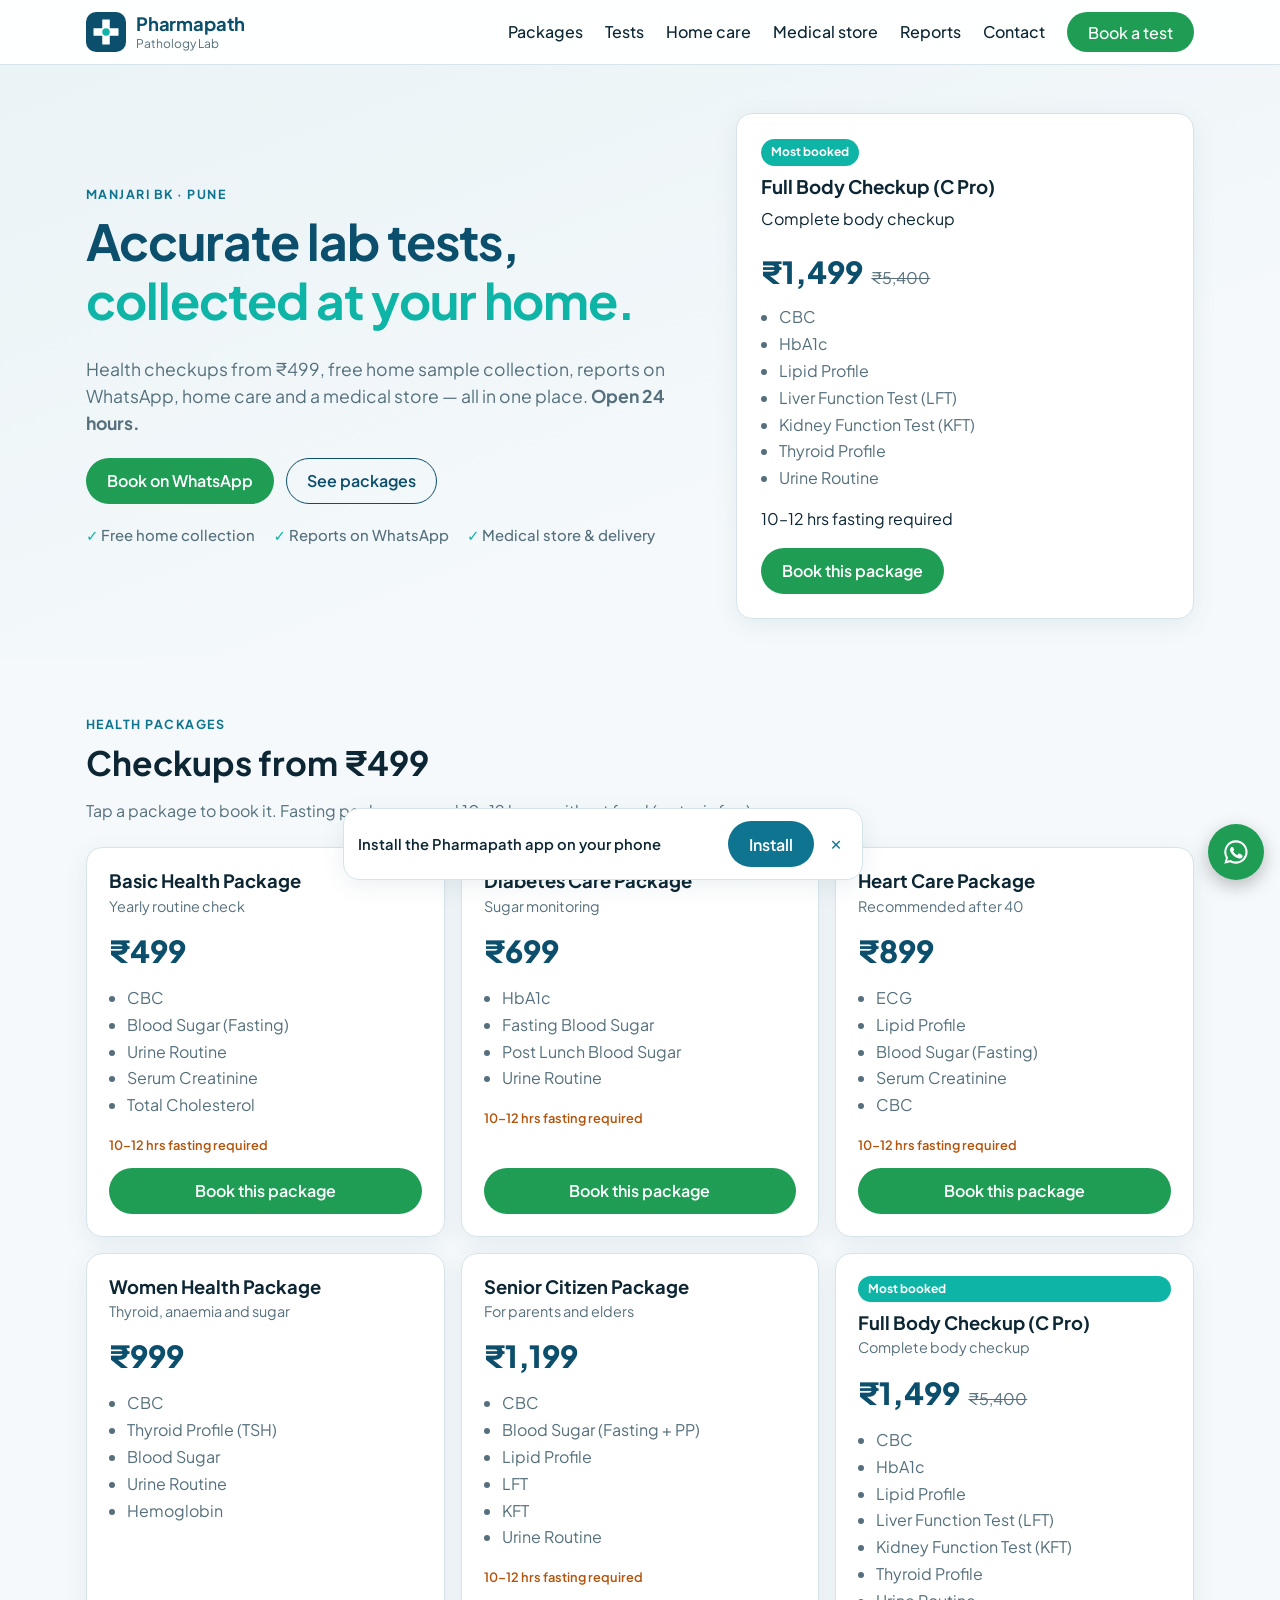
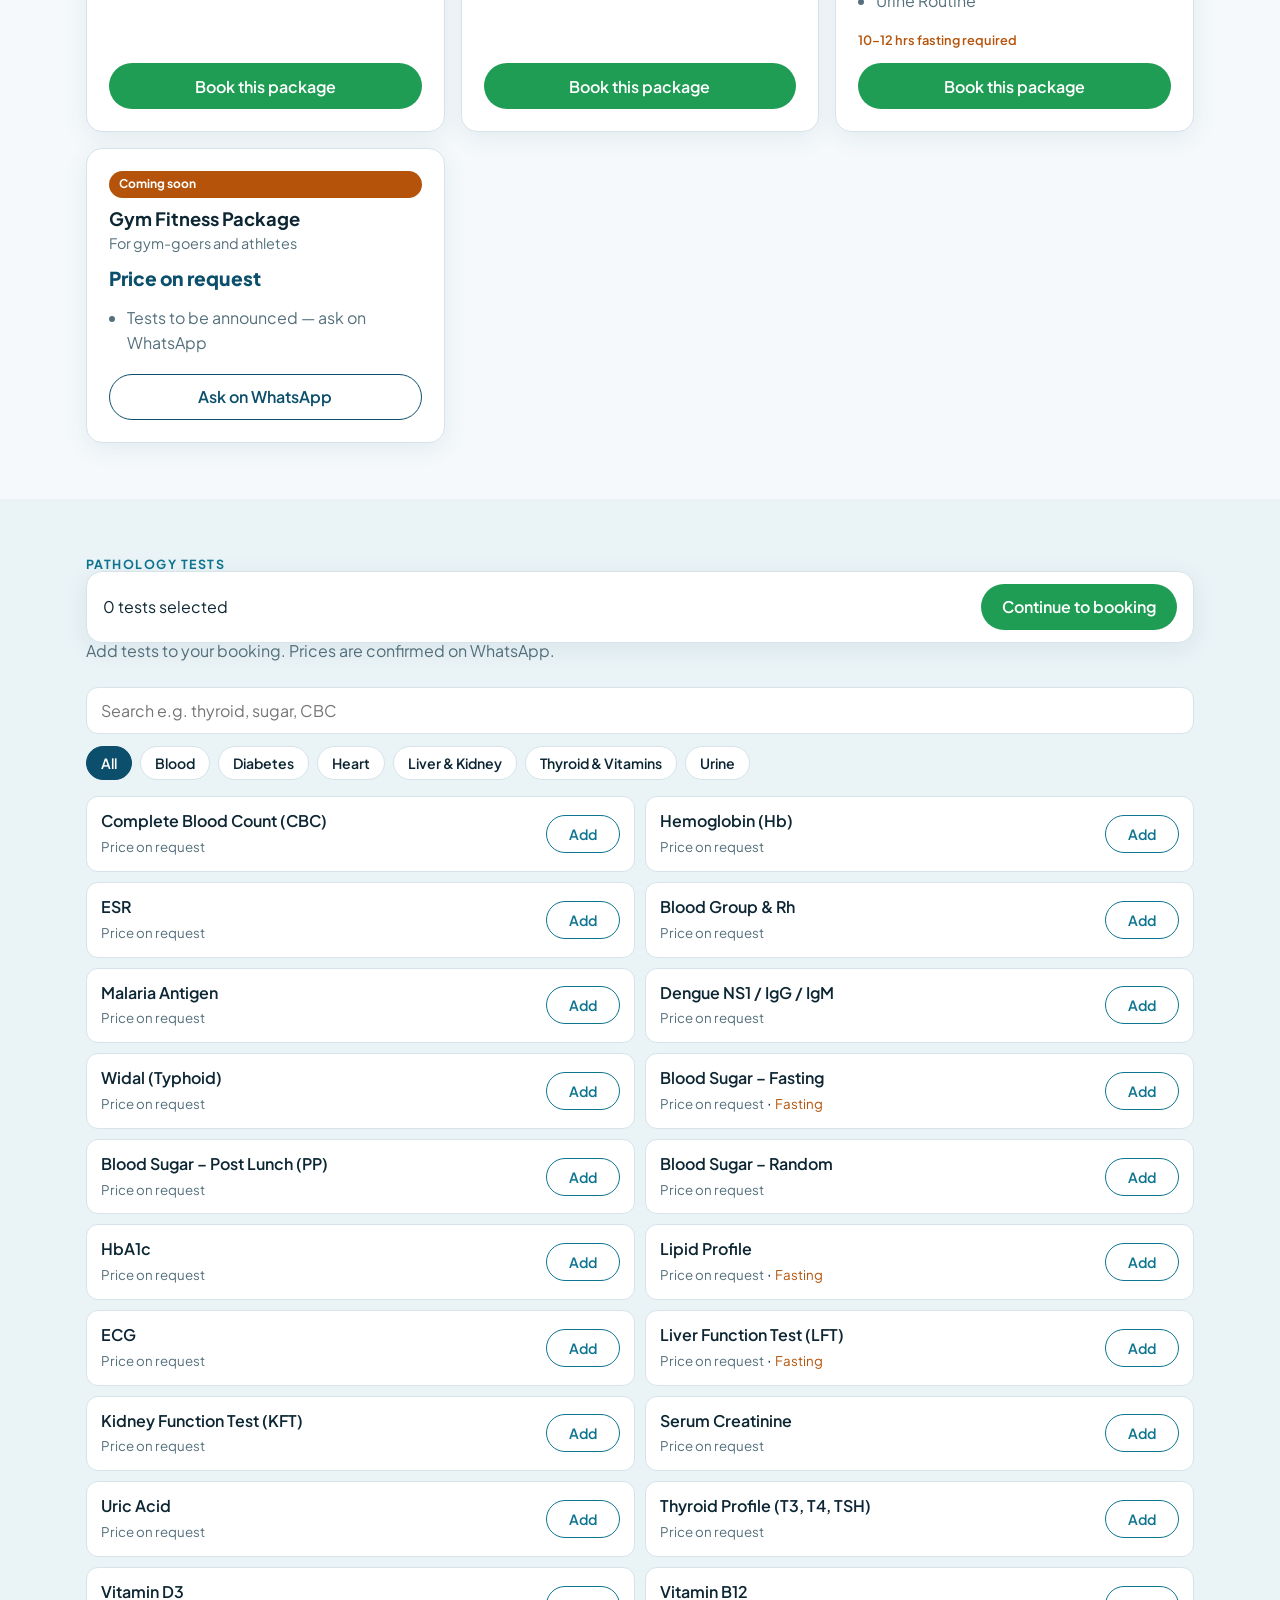
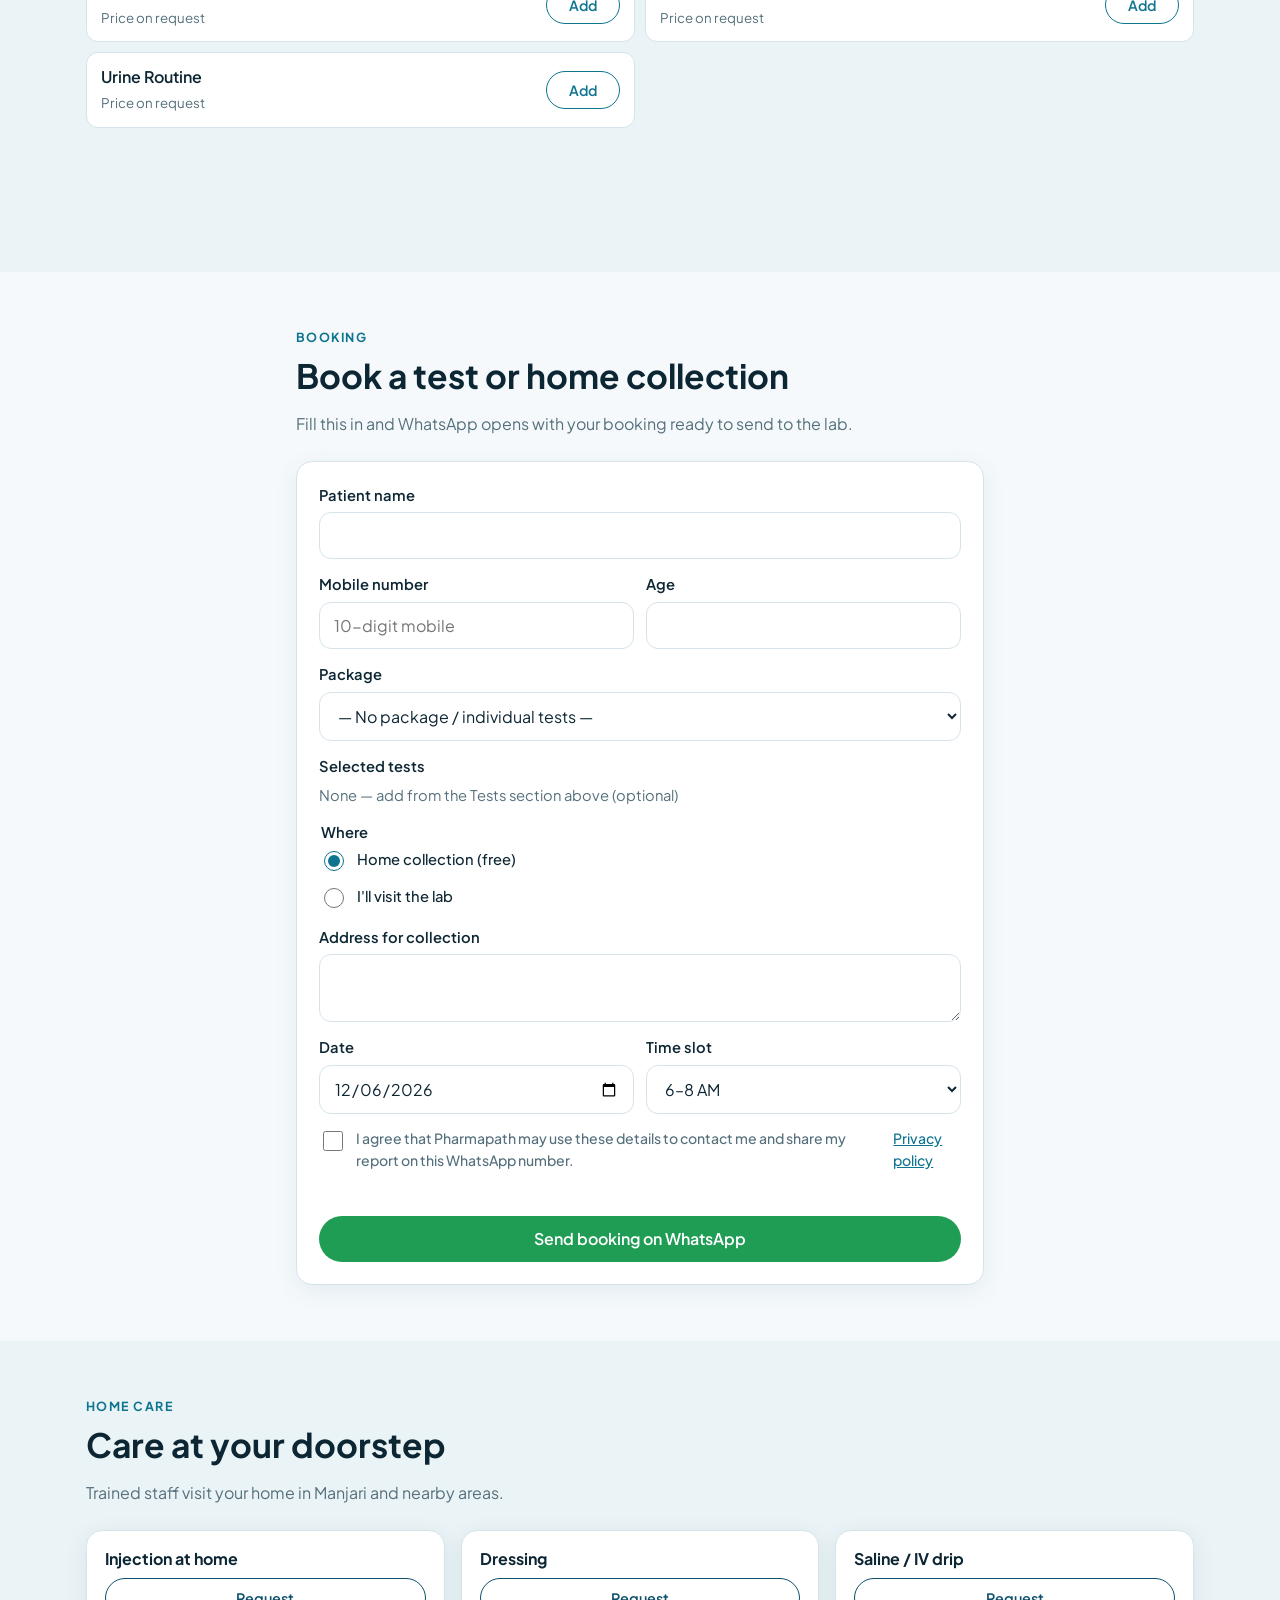
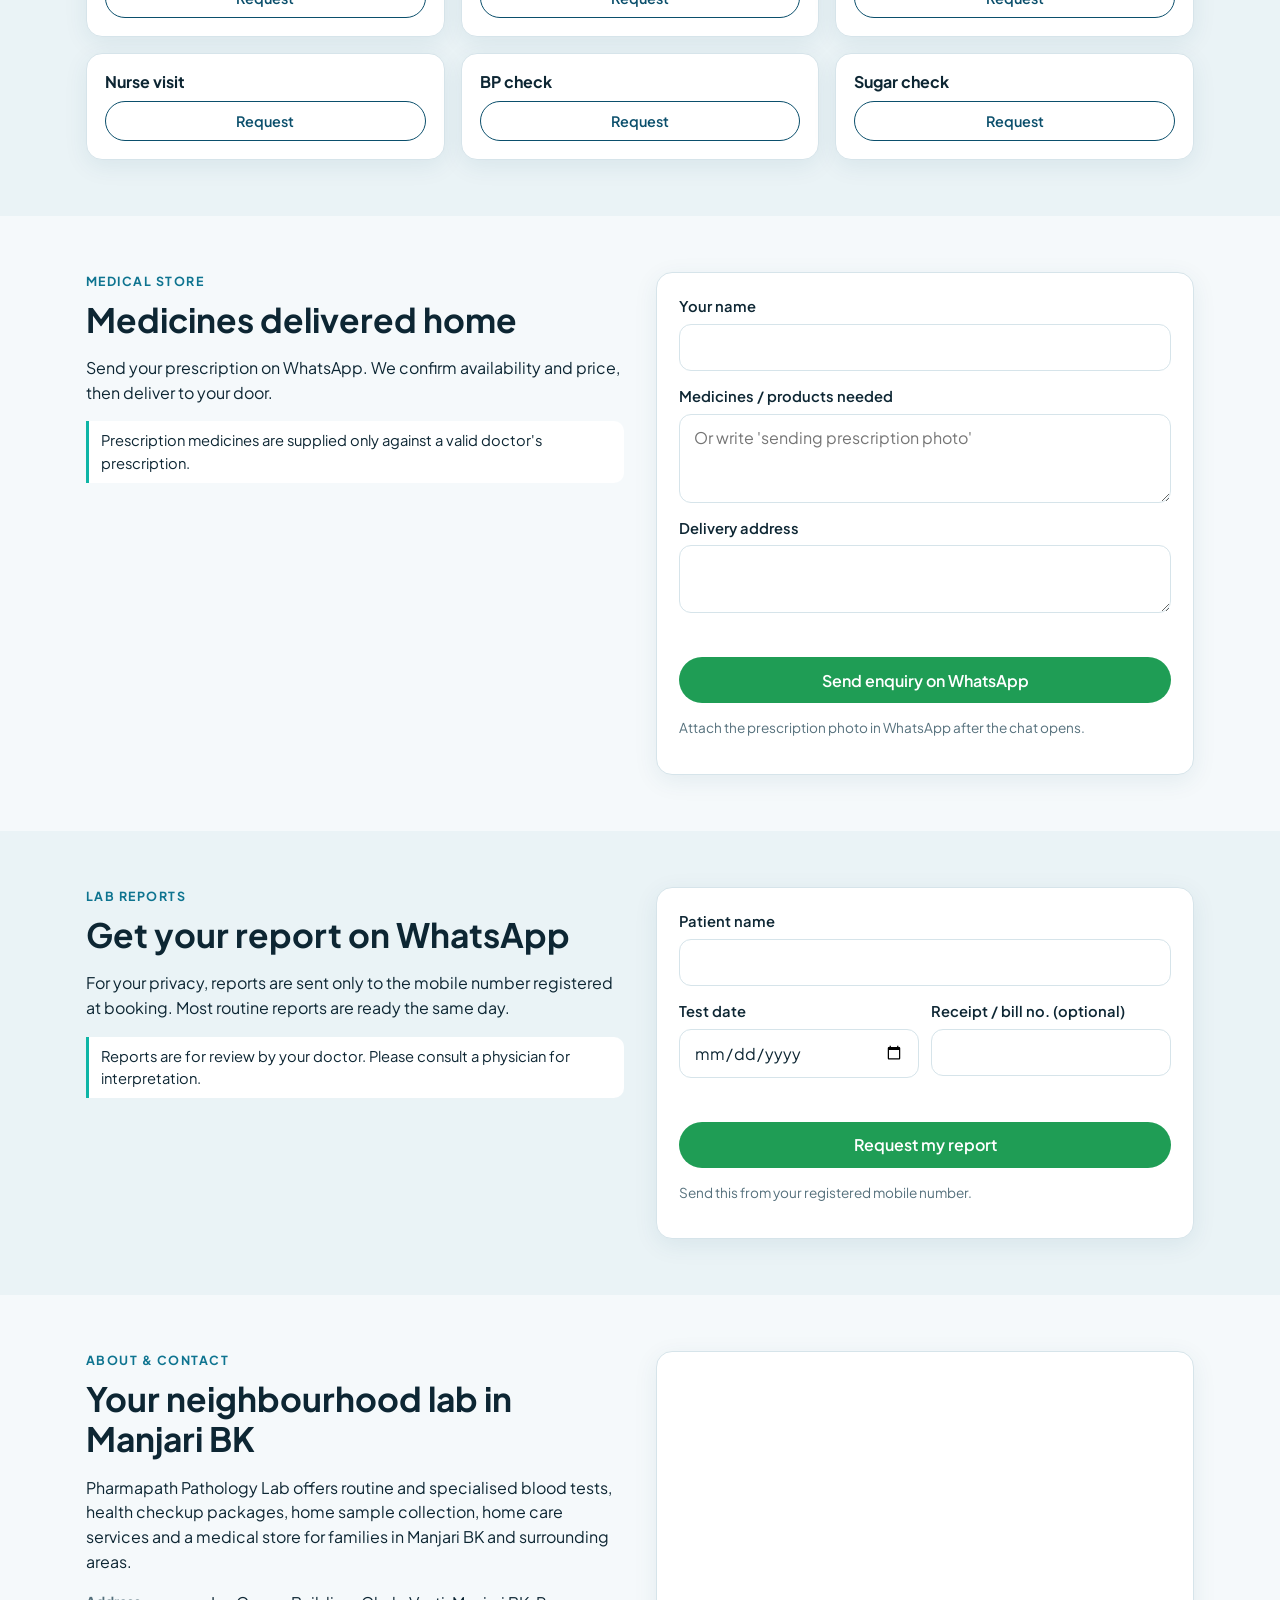
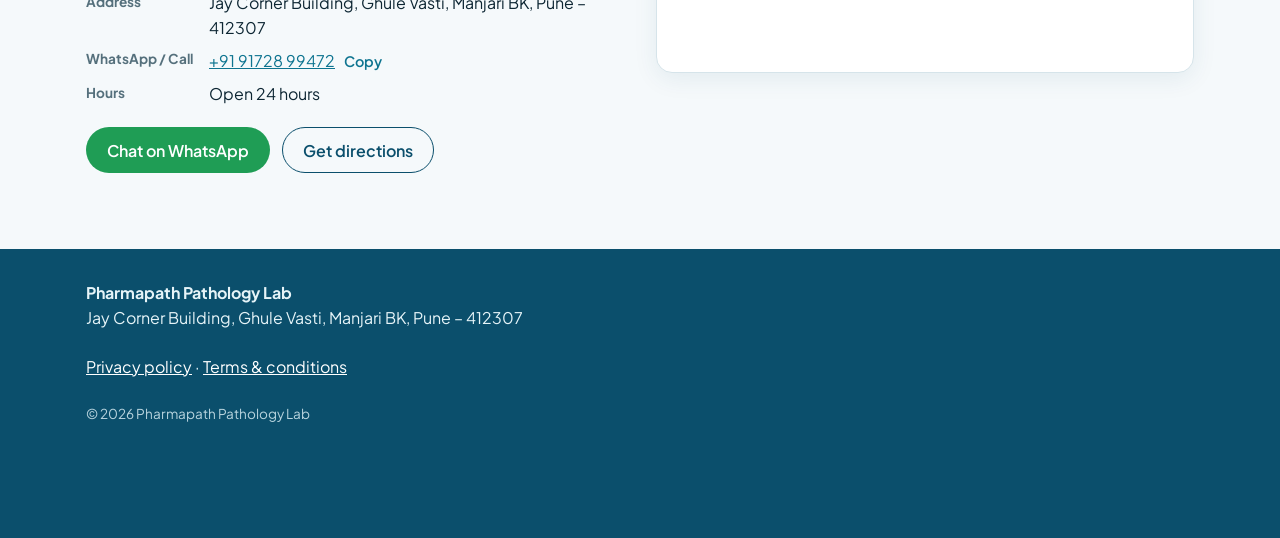
==== index.html @ d2f23b72 "Pharmapath Pathology Lab website and PWA app Co-Authored-By: Claude Opus 5.5 <noreply@anthropic.com>" ====
<!doctype html>
<html lang="en-IN">
<head>
<meta charset="utf-8">
<meta name="viewport" content="width=device-width, initial-scale=1, viewport-fit=cover">
<title>Pharmapath Pathology Lab | Blood Tests & Home Sample Collection, Manjari BK, Pune</title>
<meta name="description" content="Pharmapath Pathology Lab, Manjari BK, Pune. Health checkup packages from ₹499, free home sample collection, reports on WhatsApp, home care and medical store. Book on WhatsApp +91 91728 99472.">
<meta name="theme-color" content="#0b4f6c">
<link rel="canonical" href="https://pharmapathlab.in/">
<link rel="manifest" href="manifest.json">
<link rel="icon" href="icons/icon-192.png" type="image/png">
<link rel="apple-touch-icon" href="icons/apple-touch-icon.png">
<meta name="apple-mobile-web-app-capable" content="yes">
<meta name="apple-mobile-web-app-title" content="Pharmapath">
<!-- Open Graph: preview when shared on WhatsApp/Facebook -->
<meta property="og:type" content="website">
<meta property="og:title" content="Pharmapath Pathology Lab – Manjari BK, Pune">
<meta property="og:description" content="Health packages from ₹499 · Free home sample collection · Reports on WhatsApp">
<meta property="og:image" content="icons/og-image.png">
<meta property="og:url" content="https://pharmapathlab.in/">
<link rel="preconnect" href="https://fonts.googleapis.com">
<link rel="preconnect" href="https://fonts.gstatic.com" crossorigin>
<link rel="stylesheet" href="https://fonts.googleapis.com/css2?family=Plus+Jakarta+Sans:wght@400;500;600;700;800&display=swap">
<link rel="stylesheet" href="style.css">
<script type="application/ld+json">
{
  "@context":"https://schema.org",
  "@type":"MedicalBusiness",
  "additionalType":"https://schema.org/DiagnosticLab",
  "name":"Pharmapath Pathology Lab",
  "url":"https://pharmapathlab.in/",
  "telephone":"+91-9172899472",
  "image":"https://pharmapathlab.in/icons/og-image.png",
  "priceRange":"₹499 – ₹1499",
  "address":{"@type":"PostalAddress","streetAddress":"Jay Corner Building, Ghule Vasti","addressLocality":"Manjari BK, Pune","addressRegion":"Maharashtra","postalCode":"412307","addressCountry":"IN"},
  "openingHoursSpecification":{"@type":"OpeningHoursSpecification","dayOfWeek":["Monday","Tuesday","Wednesday","Thursday","Friday","Saturday","Sunday"],"opens":"00:00","closes":"23:59"},
  "areaServed":["Manjari BK","Manjari Khurd","Hadapsar","Keshav Nagar","Mundhwa","Pune"]
}
</script>
</head>
<body>
<a class="skip" href="#main">Skip to content</a>

<header class="topbar">
  <div class="wrap bar">
    <a class="brand" href="#home" aria-label="Pharmapath Pathology Lab home">
      <img src="icons/logo.svg" alt="" width="40" height="40">
      <span><b>Pharmapath</b><small>Pathology Lab</small></span>
    </a>
    <nav class="nav" id="nav" aria-label="Main">
      <a href="#packages">Packages</a>
      <a href="#tests">Tests</a>
      <a href="#homecare">Home care</a>
      <a href="#store">Medical store</a>
      <a href="#reports">Reports</a>
      <a href="#contact">Contact</a>
      <a class="btn btn-wa nav-cta" href="#book">Book a test</a>
    </nav>
    <button class="menu-btn" id="menuBtn" aria-label="Open menu" aria-expanded="false" aria-controls="nav">
      <span></span><span></span><span></span>
    </button>
  </div>
</header>

<main id="main">

<!-- HERO -->
<section id="home" class="hero">
  <div class="wrap hero-grid">
    <div>
      <p class="eyebrow">Manjari BK · Pune</p>
      <h1>Accurate lab tests, <span>collected at your home.</span></h1>
      <p class="lead">Health checkups from ₹499, free home sample collection, reports on WhatsApp, home care and a medical store — all in one place. <strong id="heroHours">Open 24 hours.</strong></p>
      <div class="cta-row">
        <a class="btn btn-wa" href="#book">Book on WhatsApp</a>
        <a class="btn btn-ghost" href="#packages">See packages</a>
      </div>
      <ul class="trust">
        <li>Free home collection</li><li>Reports on WhatsApp</li><li>Medical store & delivery</li>
      </ul>
    </div>
    <aside class="offer card" id="heroOffer" aria-label="Featured package"></aside>
  </div>
</section>

<!-- PACKAGES -->
<section id="packages" class="section">
  <div class="wrap">
    <div class="head"><p class="eyebrow">Health packages</p><h2>Checkups from ₹499</h2><p>Tap a package to book it. Fasting packages need 10–12 hours without food (water is fine).</p></div>
    <div class="grid pkgs" id="pkgGrid"></div>
  </div>
</section>

<!-- TESTS -->
<section id="tests" class="section alt">
  <div class="wrap">
    <div class="head"><p class="eyebrow">Pathology tests</p><h2>Find a test</h2><p>Add tests to your booking. Prices are confirmed on WhatsApp.</p></div>
    <div class="test-tools">
      <label class="sr" for="testSearch">Search tests</label>
      <input id="testSearch" type="search" placeholder="Search e.g. thyroid, sugar, CBC" autocomplete="off">
      <div class="chips" id="chips" role="group" aria-label="Filter by category"></div>
    </div>
    <ul class="test-list" id="testList"></ul>
    <div class="picked card" id="pickedBar" hidden>
      <span id="pickedCount">0 tests selected</span>
      <a class="btn btn-wa" href="#book">Continue to booking</a>
    </div>
  </div>
</section>

<!-- BOOK -->
<section id="book" class="section">
  <div class="wrap narrow">
    <div class="head"><p class="eyebrow">Booking</p><h2>Book a test or home collection</h2><p>Fill this in and WhatsApp opens with your booking ready to send to the lab.</p></div>
    <form class="card form" id="bookForm" novalidate>
      <div class="field"><label for="bName">Patient name</label><input id="bName" name="name" required autocomplete="name"></div>
      <div class="two">
        <div class="field"><label for="bPhone">Mobile number</label><input id="bPhone" name="phone" type="tel" inputmode="numeric" pattern="[6-9][0-9]{9}" maxlength="10" required autocomplete="tel-national" placeholder="10-digit mobile"></div>
        <div class="field"><label for="bAge">Age</label><input id="bAge" name="age" type="number" min="0" max="120" inputmode="numeric"></div>
      </div>
      <div class="field"><label for="bPkg">Package</label><select id="bPkg" name="package"><option value="">— No package / individual tests —</option></select></div>
      <div class="field"><span class="label">Selected tests</span><div id="bTests" class="selected-tests muted">None — add from the Tests section above (optional)</div></div>
      <fieldset class="field"><legend class="label">Where</legend>
        <label class="radio"><input type="radio" name="mode" value="Home sample collection" checked> Home collection (free)</label>
        <label class="radio"><input type="radio" name="mode" value="Visit the lab"> I'll visit the lab</label>
      </fieldset>
      <div class="field" id="addrWrap"><label for="bAddr">Address for collection</label><textarea id="bAddr" name="address" rows="2" autocomplete="street-address"></textarea></div>
      <div class="two">
        <div class="field"><label for="bDate">Date</label><input id="bDate" name="date" type="date" required></div>
        <div class="field"><label for="bSlot">Time slot</label><select id="bSlot" name="slot"><option>6–8 AM</option><option>8–10 AM</option><option>10 AM–12 PM</option><option>12–3 PM</option><option>3–6 PM</option><option>6–9 PM</option></select></div>
      </div>
      <label class="consent"><input type="checkbox" id="bConsent" required> I agree that Pharmapath may use these details to contact me and share my report on this WhatsApp number. <a href="privacy.html">Privacy policy</a></label>
      <p class="err" id="bErr" role="alert"></p>
      <button class="btn btn-wa wide" type="submit">Send booking on WhatsApp</button>
    </form>
  </div>
</section>

<!-- HOME CARE -->
<section id="homecare" class="section alt">
  <div class="wrap">
    <div class="head"><p class="eyebrow">Home care</p><h2>Care at your doorstep</h2><p>Trained staff visit your home in Manjari and nearby areas.</p></div>
    <div class="grid svc" id="careGrid"></div>
  </div>
</section>

<!-- STORE -->
<section id="store" class="section">
  <div class="wrap two-col">
    <div>
      <p class="eyebrow">Medical store</p>
      <h2>Medicines delivered home</h2>
      <p>Send your prescription on WhatsApp. We confirm availability and price, then deliver to your door.</p>
      <p class="note">Prescription medicines are supplied only against a valid doctor's prescription.</p>
    </div>
    <form class="card form" id="storeForm" novalidate>
      <div class="field"><label for="sName">Your name</label><input id="sName" required autocomplete="name"></div>
      <div class="field"><label for="sNeed">Medicines / products needed</label><textarea id="sNeed" rows="3" required placeholder="Or write 'sending prescription photo'"></textarea></div>
      <div class="field"><label for="sAddr">Delivery address</label><textarea id="sAddr" rows="2" required autocomplete="street-address"></textarea></div>
      <p class="err" id="sErr" role="alert"></p>
      <button class="btn btn-wa wide" type="submit">Send enquiry on WhatsApp</button>
      <p class="muted small">Attach the prescription photo in WhatsApp after the chat opens.</p>
    </form>
  </div>
</section>

<!-- REPORTS -->
<section id="reports" class="section alt">
  <div class="wrap two-col">
    <div>
      <p class="eyebrow">Lab reports</p>
      <h2>Get your report on WhatsApp</h2>
      <p>For your privacy, reports are sent only to the mobile number registered at booking. Most routine reports are ready the same day.</p>
      <p class="note">Reports are for review by your doctor. Please consult a physician for interpretation.</p>
    </div>
    <form class="card form" id="reportForm" novalidate>
      <div class="field"><label for="rName">Patient name</label><input id="rName" required autocomplete="name"></div>
      <div class="two">
        <div class="field"><label for="rDate">Test date</label><input id="rDate" type="date" required></div>
        <div class="field"><label for="rId">Receipt / bill no. (optional)</label><input id="rId"></div>
      </div>
      <p class="err" id="rErr" role="alert"></p>
      <button class="btn btn-wa wide" type="submit">Request my report</button>
      <p class="muted small">Send this from your registered mobile number.</p>
    </form>
  </div>
</section>

<!-- CONTACT / ABOUT -->
<section id="contact" class="section">
  <div class="wrap two-col">
    <div>
      <p class="eyebrow">About & contact</p>
      <h2>Your neighbourhood lab in Manjari BK</h2>
      <p>Pharmapath Pathology Lab offers routine and specialised blood tests, health checkup packages, home sample collection, home care services and a medical store for families in Manjari BK and surrounding areas.</p>
      <dl class="info">
        <dt>Address</dt><dd id="cAddr"></dd>
        <dt>WhatsApp / Call</dt><dd><a id="cPhone" href="tel:+919172899472"></a> <button class="link-btn" id="copyBtn" type="button">Copy</button></dd>
        <dt>Hours</dt><dd id="cHours"></dd>
      </dl>
      <div class="cta-row">
        <a class="btn btn-wa" id="cWa" href="https://wa.me/919172899472" target="_blank" rel="noopener">Chat on WhatsApp</a>
        <a class="btn btn-ghost" id="cDir" href="#" target="_blank" rel="noopener">Get directions</a>
      </div>
    </div>
    <div class="map card">
      <iframe id="mapFrame" title="Map to Pharmapath Pathology Lab" loading="lazy" referrerpolicy="no-referrer-when-downgrade"></iframe>
    </div>
  </div>
</section>
</main>

<footer class="footer">
  <div class="wrap foot">
    <p><b>Pharmapath Pathology Lab</b><br><span id="fAddr"></span></p>
    <p><a href="privacy.html">Privacy policy</a> · <a href="terms.html">Terms & conditions</a></p>
    <p class="muted small">© <span id="yr"></span> Pharmapath Pathology Lab</p>
  </div>
</footer>

<!-- Mobile app-style bottom bar -->
<nav class="appbar" aria-label="Quick actions">
  <a href="#home">Home</a><a href="#packages">Packages</a><a class="primary" href="#book">Book</a><a href="#reports">Reports</a><a href="#contact">Contact</a>
</nav>
<a class="wa-float" id="waFloat" href="https://wa.me/919172899472" target="_blank" rel="noopener" aria-label="Chat with Pharmapath on WhatsApp">
  <svg viewBox="0 0 24 24" width="28" height="28" aria-hidden="true"><path fill="currentColor" d="M12 2a10 10 0 0 0-8.6 15.1L2 22l5-1.3A10 10 0 1 0 12 2zm0 18.2c-1.5 0-3-.4-4.3-1.2l-.3-.2-3 .8.8-2.9-.2-.3A8.2 8.2 0 1 1 12 20.2zm4.5-6.1c-.2-.1-1.5-.7-1.7-.8-.2-.1-.4-.1-.6.1l-.8 1c-.1.2-.3.2-.5.1a6.7 6.7 0 0 1-3.3-2.9c-.2-.4.3-.4.8-1.3.1-.2 0-.3 0-.4l-.8-1.8c-.2-.5-.4-.4-.6-.4h-.5a1 1 0 0 0-.7.3 3 3 0 0 0-.9 2.2c0 1.3 1 2.6 1.1 2.7.1.2 1.9 2.9 4.6 4 1.7.7 2.4.8 3.2.6.5-.1 1.5-.6 1.7-1.2.2-.6.2-1.1.1-1.2l-.4-.2z"/></svg>
</a>
<div class="install card" id="installBar" hidden>
  <span>Install the Pharmapath app on your phone</span>
  <button class="btn btn-teal" id="installBtn" type="button">Install</button>
  <button class="link-btn" id="installClose" type="button" aria-label="Dismiss">✕</button>
</div>

<script src="data.js"></script>
<script src="app.js"></script>
</body>
</html>
---- style.css ----
/* Pharmapath Pathology Lab — blue / teal / white */
:root{
  --bg:#f5f9fb; --surface:#fff; --alt:#eaf3f6; --ink:#0d2633; --muted:#55707c; --line:#d6e4ea;
  --brand:#0b4f6c; --brand-2:#0e7490; --teal:#0eb5a6; --onbrand:#fff;
  --wa:#1f9d55; --wa-ink:#fff; --warn:#b45309; --err:#c0392b;
  --r:16px; --shadow:0 6px 24px rgba(11,79,108,.08);
  --font:"Plus Jakarta Sans",system-ui,-apple-system,"Segoe UI",Roboto,sans-serif;
}
@media (prefers-color-scheme:dark){
  :root{--bg:#0a1820; --surface:#10232d; --alt:#0d1e27; --ink:#e3eef2; --muted:#94adb8; --line:#1f3a47;
    --brand:#5cc4dd; --brand-2:#38b2cc; --teal:#2dd4bf; --onbrand:#04202b; --wa:#25b463; --wa-ink:#04210f; --shadow:none; color-scheme:dark}
}
*{box-sizing:border-box}
html{scroll-behavior:smooth;scroll-padding-top:76px}
body{margin:0;font-family:var(--font);background:var(--bg);color:var(--ink);line-height:1.55;-webkit-font-smoothing:antialiased;padding-bottom:0}
img{max-width:100%}
a{color:var(--brand-2)}
h1,h2,h3{line-height:1.2;margin:0 0 .5em}
h2{font-size:clamp(1.5rem,4vw,2.1rem)}
p{margin:0 0 1em}
.wrap{width:min(1140px,100%);margin:0 auto;padding:0 16px}
.narrow{width:min(720px,100%)}
.skip{position:absolute;left:-999px}.skip:focus{left:12px;top:12px;z-index:99;background:var(--surface);padding:8px 12px}
.sr{position:absolute;width:1px;height:1px;overflow:hidden;clip:rect(0 0 0 0)}
.muted{color:var(--muted)}.small{font-size:.85rem}
:focus-visible{outline:2px solid var(--teal);outline-offset:2px}

/* Buttons */
.btn{display:inline-flex;align-items:center;justify-content:center;gap:8px;min-height:46px;padding:0 20px;border-radius:999px;border:1.5px solid transparent;font:600 1rem var(--font);text-decoration:none;cursor:pointer;transition:filter .15s,transform .15s}
.btn:hover{filter:brightness(.93)}.btn:active{transform:translateY(1px)}
.btn-wa{background:var(--wa);color:var(--wa-ink)}
.btn-teal{background:var(--brand-2);color:#fff}
.btn-ghost{background:transparent;color:var(--brand);border-color:var(--brand)}
.wide{width:100%}
.link-btn{background:none;border:0;color:var(--brand-2);font:600 .9rem var(--font);cursor:pointer;padding:4px 6px}

/* Header */
.topbar{position:sticky;top:0;z-index:40;background:color-mix(in srgb,var(--surface) 88%,transparent);-webkit-backdrop-filter:blur(10px);backdrop-filter:blur(10px);border-bottom:1px solid var(--line)}
.bar{display:flex;align-items:center;justify-content:space-between;height:64px}
.brand{display:flex;align-items:center;gap:10px;text-decoration:none;color:var(--ink)}
.brand b{display:block;font-size:1.15rem;color:var(--brand);letter-spacing:-.01em}
.brand small{display:block;font-size:.75rem;color:var(--muted);margin-top:-3px}
.nav{display:flex;align-items:center;gap:22px}
.nav a{color:var(--ink);text-decoration:none;font-weight:500}
.nav a:hover{color:var(--brand-2)}
.nav .nav-cta{color:var(--wa-ink);min-height:40px}
.menu-btn{display:none;width:44px;height:44px;border:0;background:none;cursor:pointer;flex-direction:column;justify-content:center;gap:5px;padding:10px}
.menu-btn span{display:block;height:2px;background:var(--ink);border-radius:2px;transition:.2s}
.menu-btn[aria-expanded="true"] span:nth-child(1){transform:translateY(7px) rotate(45deg)}
.menu-btn[aria-expanded="true"] span:nth-child(2){opacity:0}
.menu-btn[aria-expanded="true"] span:nth-child(3){transform:translateY(-7px) rotate(-45deg)}
@media (max-width:900px){
  .menu-btn{display:flex}
  .nav{position:absolute;top:64px;left:0;right:0;flex-direction:column;align-items:stretch;gap:0;background:var(--surface);border-bottom:1px solid var(--line);padding:8px 16px 16px;display:none}
  .nav.open{display:flex}
  .nav a{padding:12px 4px;border-bottom:1px solid var(--line)}
  .nav .nav-cta{margin-top:12px;border:0}
}

/* Hero */
.hero{background:linear-gradient(160deg,var(--alt),var(--bg) 70%);padding:48px 0 40px}
.hero-grid{display:grid;grid-template-columns:1.2fr .9fr;gap:40px;align-items:center}
.eyebrow{font-size:.78rem;font-weight:700;letter-spacing:.12em;text-transform:uppercase;color:var(--brand-2);margin-bottom:.6em}
h1{font-size:clamp(1.9rem,5.5vw,3.1rem);letter-spacing:-.02em;color:var(--brand)}
h1 span{color:var(--teal)}
.lead{font-size:1.1rem;color:var(--muted);max-width:56ch}
.cta-row{display:flex;flex-wrap:wrap;gap:12px;margin:20px 0}
.trust{display:flex;flex-wrap:wrap;gap:8px 18px;list-style:none;padding:0;margin:0;color:var(--muted);font-weight:500;font-size:.93rem}
.trust li::before{content:"✓ ";color:var(--teal);font-weight:800}
@media (max-width:860px){.hero-grid{grid-template-columns:1fr}.hero{padding:32px 0}}

/* Cards */
.card{background:var(--surface);border:1px solid var(--line);border-radius:var(--r);box-shadow:var(--shadow)}
.offer{padding:24px}
.tag{display:inline-block;font-size:.75rem;font-weight:700;padding:4px 10px;border-radius:999px;background:var(--teal);color:#fff;margin-bottom:10px}
.tag.soon{background:var(--warn)}
.price{font-size:1.9rem;font-weight:800;color:var(--brand)}
.mrp{color:var(--muted);margin-left:8px}
.pkg ul,.offer ul{padding-left:18px;margin:10px 0 16px;color:var(--muted)}
.pkg li,.offer li{margin:2px 0}

.section{padding:56px 0}
.section.alt{background:var(--alt)}
.head{max-width:680px;margin-bottom:24px}
.head p:last-child{color:var(--muted)}
.grid{display:grid;gap:16px}
.pkgs{grid-template-columns:repeat(3,1fr)}
@media (max-width:980px){.pkgs{grid-template-columns:repeat(2,1fr)}}
@media (max-width:600px){.pkgs{grid-template-columns:1fr}}
.pkg{padding:22px;display:flex;flex-direction:column}
.pkg h3{font-size:1.15rem;margin-bottom:2px}
.pkg .who{color:var(--muted);font-size:.9rem;margin-bottom:10px}
.pkg .fast{font-size:.8rem;color:var(--warn);font-weight:600;margin:0 0 12px}
.pkg .btn{margin-top:auto}

/* Tests */
.test-tools{display:flex;flex-direction:column;gap:12px;margin-bottom:16px}
input,select,textarea{width:100%;font:1rem var(--font);color:var(--ink);background:var(--surface);border:1.5px solid var(--line);border-radius:12px;padding:12px 14px;min-height:46px}
input:focus,select:focus,textarea:focus{border-color:var(--teal);outline:none;box-shadow:0 0 0 3px color-mix(in srgb,var(--teal) 25%,transparent)}
.chips{display:flex;flex-wrap:wrap;gap:8px}
.chip{border:1.5px solid var(--line);background:var(--surface);color:var(--ink);border-radius:999px;padding:7px 14px;font:600 .88rem var(--font);cursor:pointer}
.chip[aria-pressed="true"]{background:var(--brand);border-color:var(--brand);color:var(--onbrand)}
.test-list{list-style:none;padding:0;margin:0;display:grid;grid-template-columns:repeat(2,1fr);gap:10px}
@media (max-width:700px){.test-list{grid-template-columns:1fr}}
.test{display:flex;align-items:center;justify-content:space-between;gap:12px;padding:12px 14px;background:var(--surface);border:1px solid var(--line);border-radius:12px}
.test b{display:block;font-weight:600}
.test small{color:var(--muted)}
.test small.f{color:var(--warn)}
.add{flex:none;min-width:74px;min-height:38px;border-radius:999px;border:1.5px solid var(--brand-2);background:none;color:var(--brand-2);font:600 .88rem var(--font);cursor:pointer}
.add[aria-pressed="true"]{background:var(--brand-2);color:#fff}
.picked{position:sticky;bottom:84px;margin-top:16px;padding:12px 16px;display:flex;align-items:center;justify-content:space-between;gap:12px;flex-wrap:wrap}
.empty{color:var(--muted);padding:12px}

/* Forms */
.form{padding:22px;display:flex;flex-direction:column;gap:14px}
.field{display:flex;flex-direction:column;gap:6px;border:0;margin:0;padding:0}
label,.label{font-weight:600;font-size:.92rem}
.two{display:grid;grid-template-columns:1fr 1fr;gap:12px}
@media (max-width:480px){.two{grid-template-columns:1fr}}
.radio{display:flex;align-items:center;gap:10px;font-weight:500;margin:4px 0}
.radio input,.consent input{width:20px;height:20px;min-height:0;flex:none;accent-color:var(--brand-2)}
.consent{display:flex;gap:10px;align-items:flex-start;font-weight:500;font-size:.88rem;color:var(--muted)}
.err{color:var(--err);font-weight:600;margin:0;min-height:1em}
.selected-tests{font-size:.92rem}
.note{border-left:3px solid var(--teal);padding:8px 12px;background:var(--surface);border-radius:0 10px 10px 0;font-size:.92rem}

.two-col{display:grid;grid-template-columns:1fr 1fr;gap:32px;align-items:start}
@media (max-width:860px){.two-col{grid-template-columns:1fr}}
.svc{grid-template-columns:repeat(3,1fr)}
@media (max-width:760px){.svc{grid-template-columns:repeat(2,1fr)}}
.svc .card{padding:18px;display:flex;flex-direction:column;gap:10px}
.svc h3{font-size:1rem;margin:0}
.svc .btn{min-height:40px;font-size:.9rem;padding:0 14px}

.info{display:grid;grid-template-columns:auto 1fr;gap:8px 16px;margin:0 0 8px}
.info dt{font-weight:700;color:var(--muted);font-size:.85rem}
.info dd{margin:0}
.map{overflow:hidden;min-height:320px}
.map iframe{width:100%;height:100%;min-height:320px;border:0;display:block}

.footer{background:var(--brand);color:#e6f4f8;padding:32px 0 100px}
@media (prefers-color-scheme:dark){.footer{background:#071219}}
.footer a{color:#fff}
.foot{display:grid;gap:8px}
.footer .muted{color:#b8d4de}

/* App bar (mobile) */
.appbar{display:none}
@media (max-width:760px){
  .appbar{display:grid;grid-template-columns:repeat(5,1fr);position:fixed;bottom:0;left:0;right:0;z-index:45;background:var(--surface);border-top:1px solid var(--line);padding:6px 4px calc(6px + env(safe-area-inset-bottom))}
  .appbar a{text-align:center;text-decoration:none;color:var(--muted);font-size:.75rem;font-weight:600;padding:8px 2px;border-radius:10px}
  .appbar a.primary{background:var(--wa);color:var(--wa-ink)}
  .wa-float{bottom:calc(78px + env(safe-area-inset-bottom))!important}
}
.wa-float{position:fixed;right:16px;bottom:20px;z-index:46;width:56px;height:56px;border-radius:50%;background:var(--wa);color:#fff;display:grid;place-items:center;box-shadow:0 6px 18px rgba(0,0,0,.25)}
.install{position:fixed;left:16px;right:16px;bottom:calc(84px + env(safe-area-inset-bottom));z-index:47;padding:12px 14px;display:flex;align-items:center;gap:10px;max-width:520px;margin:0 auto}
.install span{flex:1;font-weight:600;font-size:.92rem}
@media (max-width:760px){.install{right:84px;margin:0}}
@media (min-width:761px){.install{bottom:20px;right:90px}}

/* Legal pages */
.legal{padding:40px 0 80px}
.legal h1{font-size:2rem}
.legal h2{font-size:1.2rem;margin-top:1.6em}
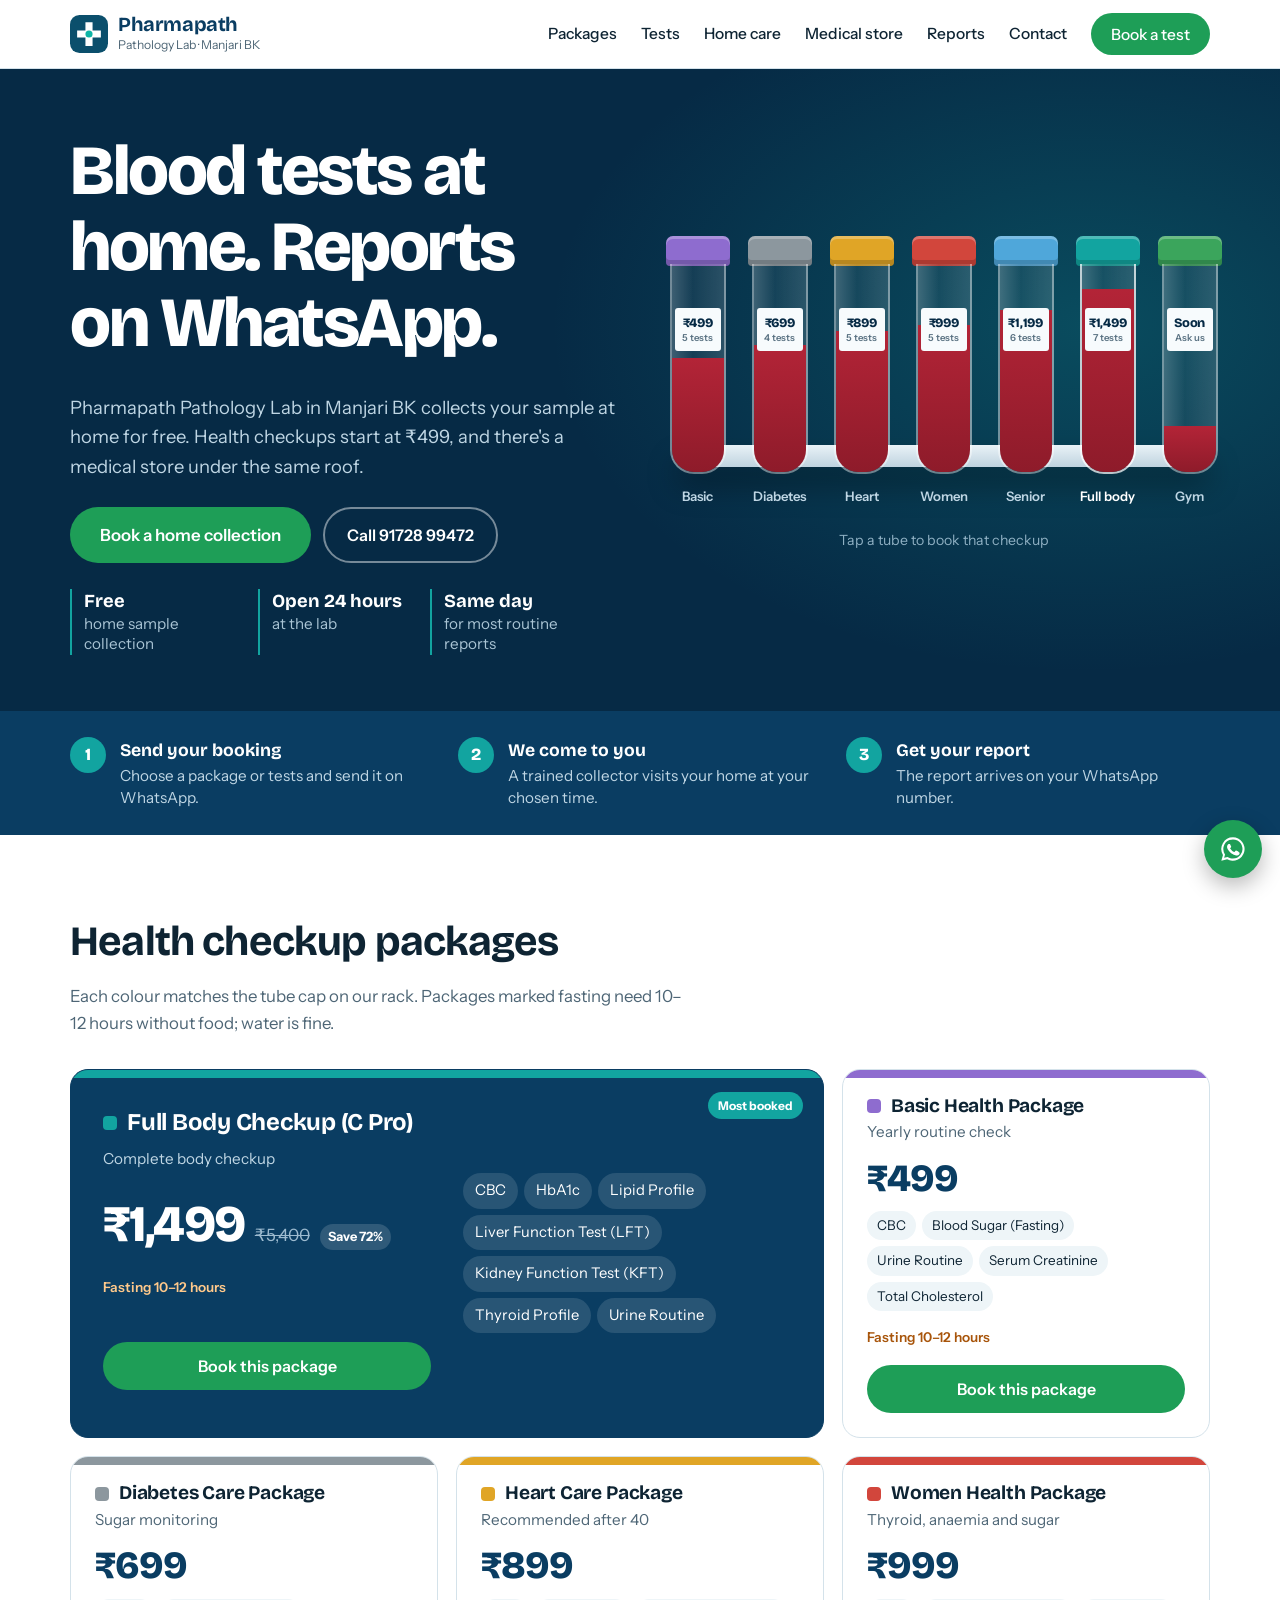
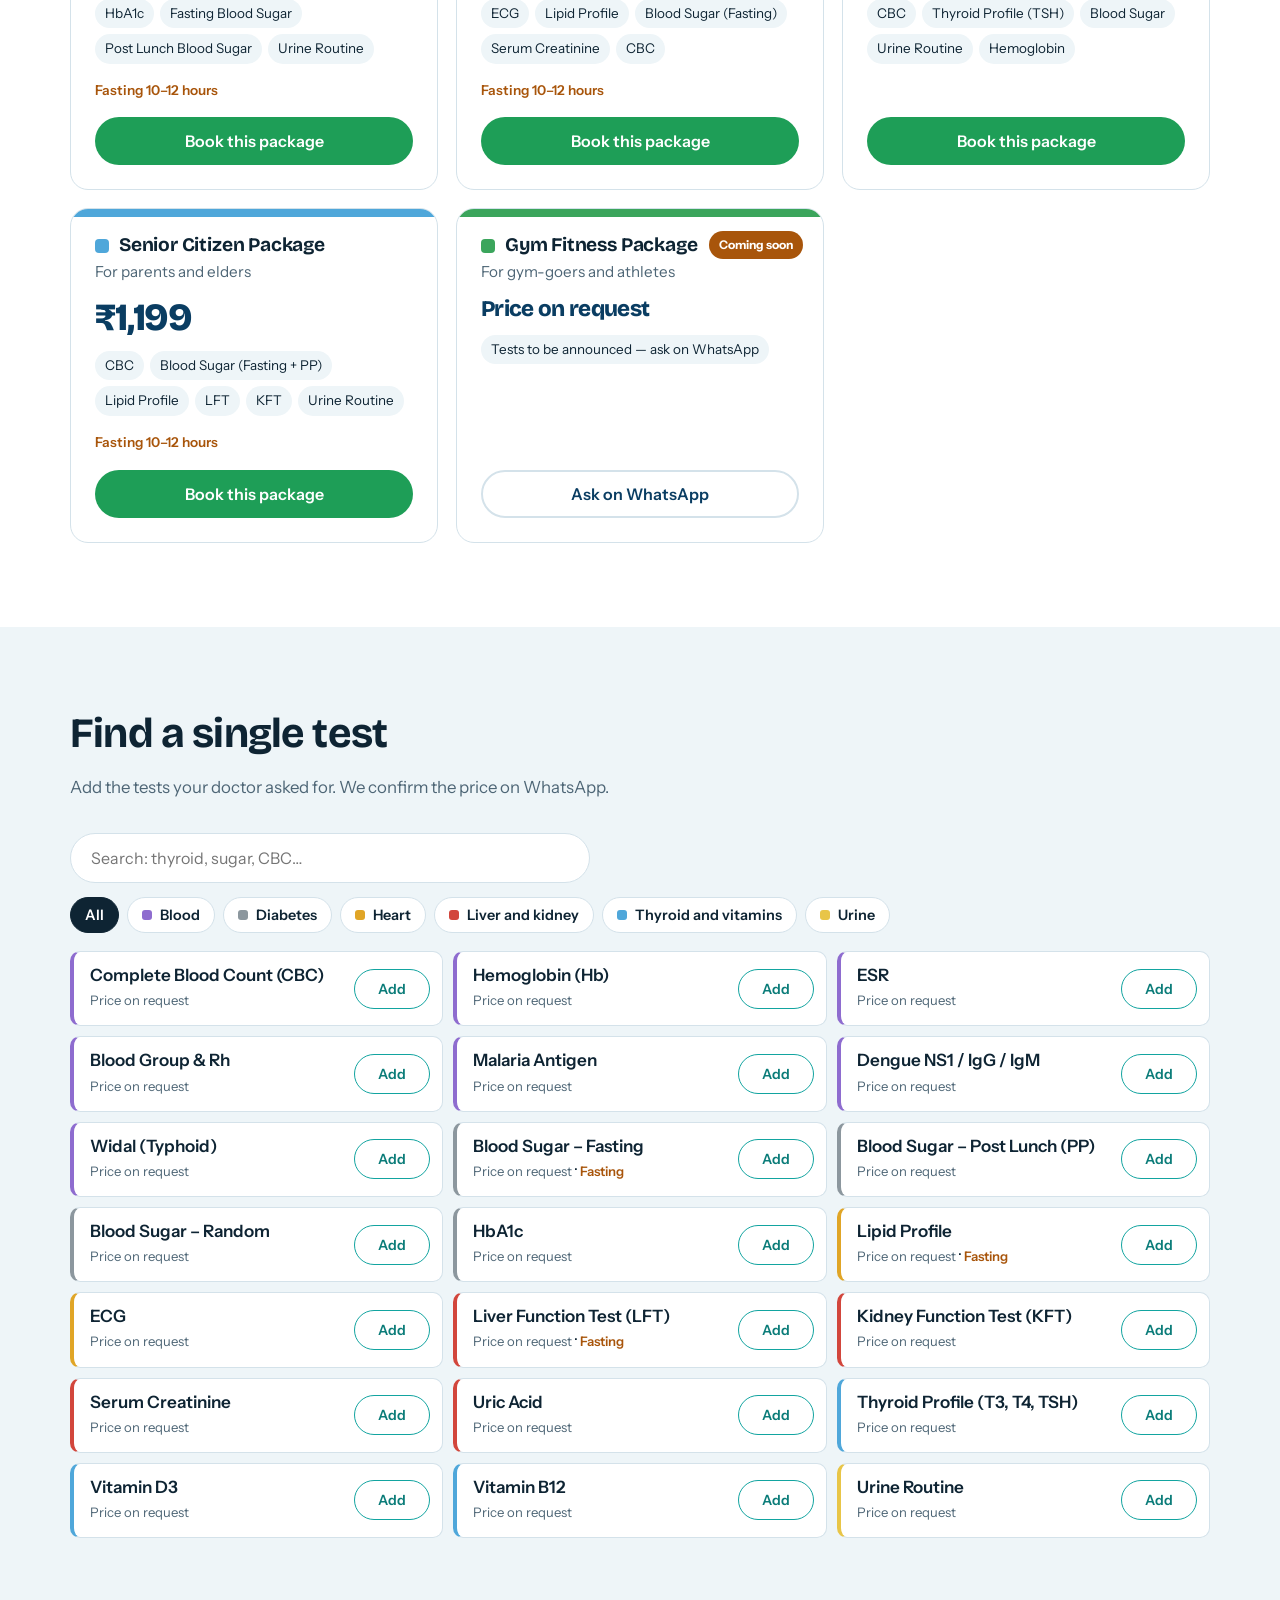
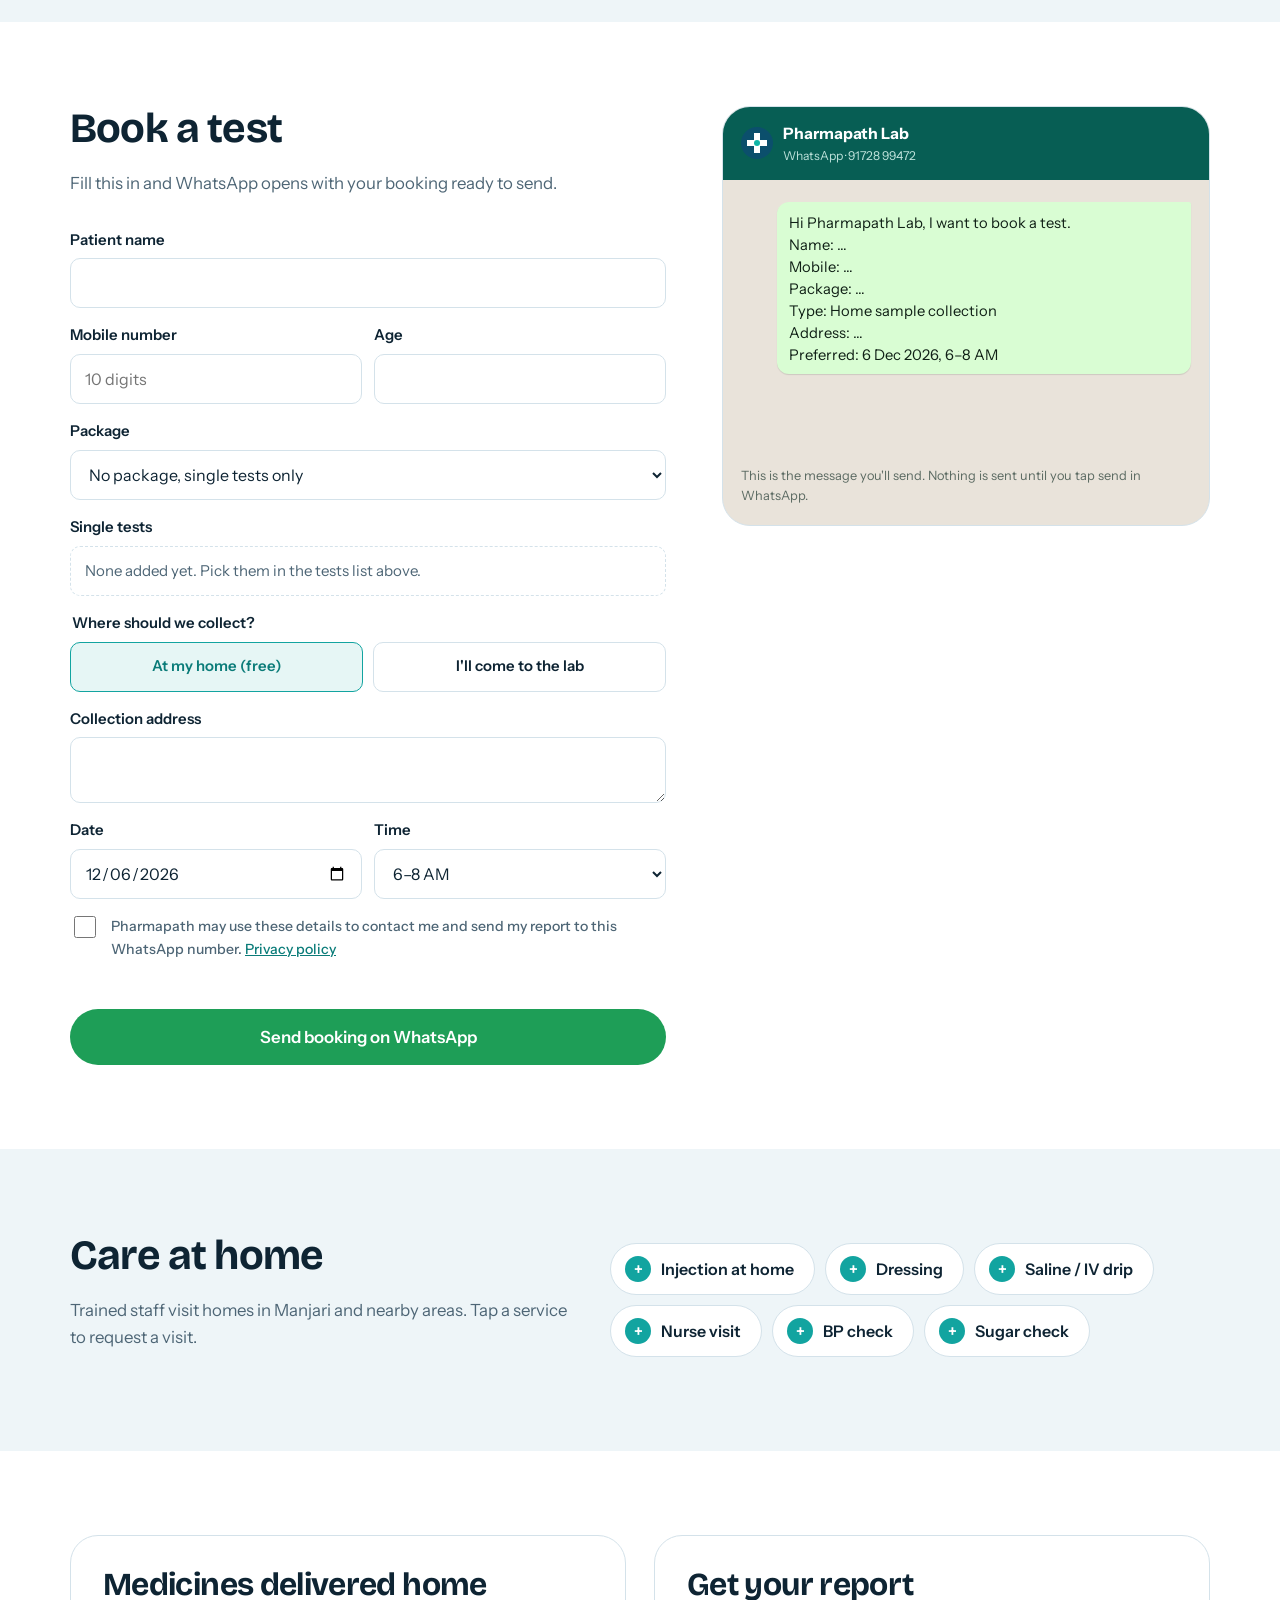
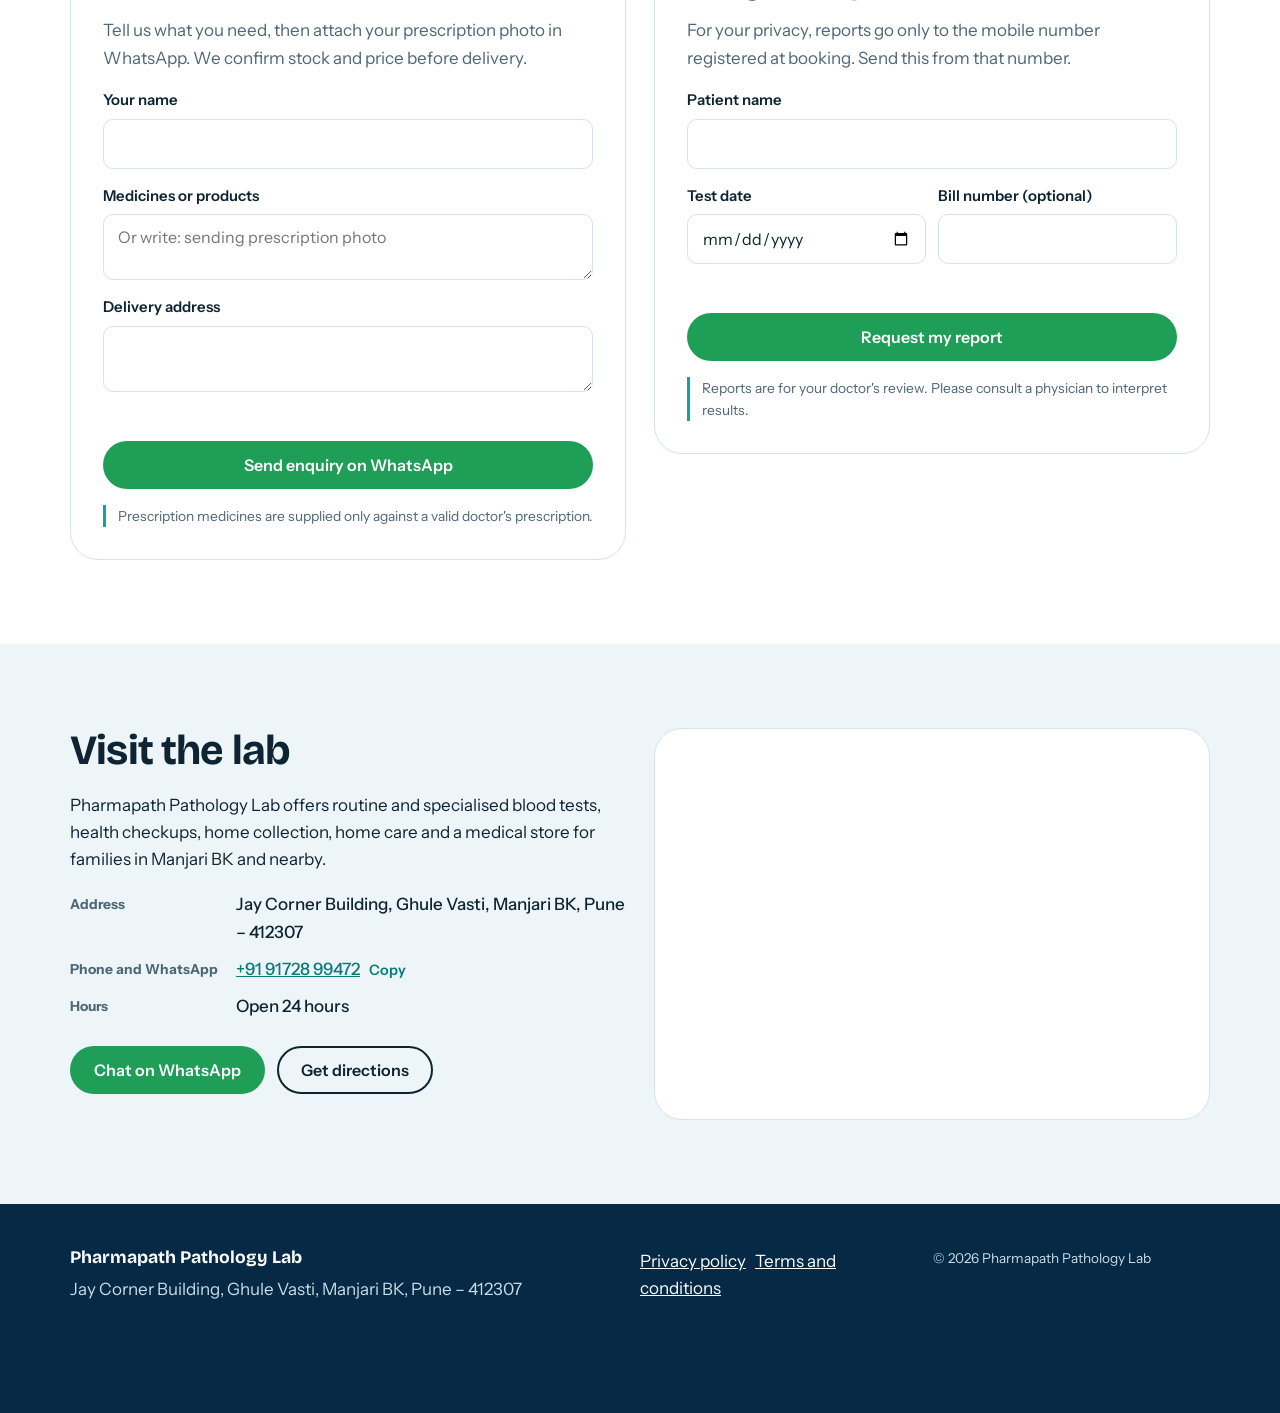
==== commit c662333b: "Redesign: tube-rack hero, colour-coded packages and tests, live WhatsApp message preview Co-Authored" ====
--- a/index.html
+++ b/index.html
@@ -6,7 +6,7 @@
 <title>Pharmapath Pathology Lab | Blood Tests & Home Sample Collection, Manjari BK, Pune</title>
 <meta name="description" content="Pharmapath Pathology Lab, Manjari BK, Pune. Health checkup packages from ₹499, free home sample collection, reports on WhatsApp, home care and medical store. Book on WhatsApp +91 91728 99472.">
 <meta name="theme-color" content="#0b4f6c">
-<link rel="canonical" href="https://pharmapathlab.in/">
+<link rel="canonical" href="https://sghatge.github.io/pharmapath/">
 <link rel="manifest" href="manifest.json">
 <link rel="icon" href="icons/icon-192.png" type="image/png">
 <link rel="apple-touch-icon" href="icons/apple-touch-icon.png">
@@ -17,10 +17,10 @@
 <meta property="og:title" content="Pharmapath Pathology Lab – Manjari BK, Pune">
 <meta property="og:description" content="Health packages from ₹499 · Free home sample collection · Reports on WhatsApp">
 <meta property="og:image" content="icons/og-image.png">
-<meta property="og:url" content="https://pharmapathlab.in/">
+<meta property="og:url" content="https://sghatge.github.io/pharmapath/">
 <link rel="preconnect" href="https://fonts.googleapis.com">
 <link rel="preconnect" href="https://fonts.gstatic.com" crossorigin>
-<link rel="stylesheet" href="https://fonts.googleapis.com/css2?family=Plus+Jakarta+Sans:wght@400;500;600;700;800&display=swap">
+<link rel="stylesheet" href="https://fonts.googleapis.com/css2?family=Bricolage+Grotesque:opsz,wght@12..96,600;12..96,700;12..96,800&family=Instrument+Sans:wght@400;500;600;700&display=swap">
 <link rel="stylesheet" href="style.css">
 <script type="application/ld+json">
 {
@@ -28,9 +28,9 @@
   "@type":"MedicalBusiness",
   "additionalType":"https://schema.org/DiagnosticLab",
   "name":"Pharmapath Pathology Lab",
-  "url":"https://pharmapathlab.in/",
+  "url":"https://sghatge.github.io/pharmapath/",
   "telephone":"+91-9172899472",
-  "image":"https://pharmapathlab.in/icons/og-image.png",
+  "image":"https://sghatge.github.io/pharmapath/icons/og-image.png",
   "priceRange":"₹499 – ₹1499",
   "address":{"@type":"PostalAddress","streetAddress":"Jay Corner Building, Ghule Vasti","addressLocality":"Manjari BK, Pune","addressRegion":"Maharashtra","postalCode":"412307","addressCountry":"IN"},
   "openingHoursSpecification":{"@type":"OpeningHoursSpecification","dayOfWeek":["Monday","Tuesday","Wednesday","Thursday","Friday","Saturday","Sunday"],"opens":"00:00","closes":"23:59"},
@@ -44,8 +44,8 @@
 <header class="topbar">
   <div class="wrap bar">
     <a class="brand" href="#home" aria-label="Pharmapath Pathology Lab home">
-      <img src="icons/logo.svg" alt="" width="40" height="40">
-      <span><b>Pharmapath</b><small>Pathology Lab</small></span>
+      <img src="icons/logo.svg" alt="" width="38" height="38">
+      <span><b>Pharmapath</b><small>Pathology Lab · Manjari BK</small></span>
     </a>
     <nav class="nav" id="nav" aria-label="Main">
       <a href="#packages">Packages</a>
@@ -64,169 +64,180 @@
 
 <main id="main">
 
-<!-- HERO -->
 <section id="home" class="hero">
   <div class="wrap hero-grid">
-    <div>
-      <p class="eyebrow">Manjari BK · Pune</p>
-      <h1>Accurate lab tests, <span>collected at your home.</span></h1>
-      <p class="lead">Health checkups from ₹499, free home sample collection, reports on WhatsApp, home care and a medical store — all in one place. <strong id="heroHours">Open 24 hours.</strong></p>
+    <div class="hero-copy">
+      <h1>Blood tests at home. Reports on WhatsApp.</h1>
+      <p class="lead">Pharmapath Pathology Lab in Manjari BK collects your sample at home for free. Health checkups start at ₹499, and there's a medical store under the same roof.</p>
       <div class="cta-row">
-        <a class="btn btn-wa" href="#book">Book on WhatsApp</a>
-        <a class="btn btn-ghost" href="#packages">See packages</a>
+        <a class="btn btn-wa btn-lg" href="#book">Book a home collection</a>
+        <a class="btn btn-line" id="heroCall" href="tel:+919172899472">Call 91728 99472</a>
       </div>
-      <ul class="trust">
-        <li>Free home collection</li><li>Reports on WhatsApp</li><li>Medical store & delivery</li>
+      <ul class="facts">
+        <li><strong>Free</strong> home sample collection</li>
+        <li><strong id="heroHours">Open 24 hours</strong> at the lab</li>
+        <li><strong>Same day</strong> for most routine reports</li>
       </ul>
     </div>
-    <aside class="offer card" id="heroOffer" aria-label="Featured package"></aside>
-  </div>
-</section>
-
-<!-- PACKAGES -->
+    <figure class="rack-wrap">
+      <div class="rack" id="rack" role="list" aria-label="Health checkup packages"></div>
+      <div class="rack-base" aria-hidden="true"></div>
+      <figcaption>Tap a tube to book that checkup</figcaption>
+    </figure>
+  </div>
+</section>
+
+<section class="steps-band" aria-label="How home collection works">
+  <ol class="wrap steps">
+    <li><b>Send your booking</b><span>Choose a package or tests and send it on WhatsApp.</span></li>
+    <li><b>We come to you</b><span>A trained collector visits your home at your chosen time.</span></li>
+    <li><b>Get your report</b><span>The report arrives on your WhatsApp number.</span></li>
+  </ol>
+</section>
+
 <section id="packages" class="section">
   <div class="wrap">
-    <div class="head"><p class="eyebrow">Health packages</p><h2>Checkups from ₹499</h2><p>Tap a package to book it. Fasting packages need 10–12 hours without food (water is fine).</p></div>
-    <div class="grid pkgs" id="pkgGrid"></div>
-  </div>
-</section>
-
-<!-- TESTS -->
-<section id="tests" class="section alt">
+    <div class="head">
+      <h2>Health checkup packages</h2>
+      <p>Each colour matches the tube cap on our rack. Packages marked fasting need 10–12 hours without food; water is fine.</p>
+    </div>
+    <div class="pkgs" id="pkgGrid"></div>
+  </div>
+</section>
+
+<section id="tests" class="section tint">
   <div class="wrap">
-    <div class="head"><p class="eyebrow">Pathology tests</p><h2>Find a test</h2><p>Add tests to your booking. Prices are confirmed on WhatsApp.</p></div>
+    <div class="head">
+      <h2>Find a single test</h2>
+      <p>Add the tests your doctor asked for. We confirm the price on WhatsApp.</p>
+    </div>
     <div class="test-tools">
       <label class="sr" for="testSearch">Search tests</label>
-      <input id="testSearch" type="search" placeholder="Search e.g. thyroid, sugar, CBC" autocomplete="off">
+      <input id="testSearch" type="search" placeholder="Search: thyroid, sugar, CBC…" autocomplete="off">
       <div class="chips" id="chips" role="group" aria-label="Filter by category"></div>
     </div>
     <ul class="test-list" id="testList"></ul>
-    <div class="picked card" id="pickedBar" hidden>
+    <div class="picked" id="pickedBar" hidden>
       <span id="pickedCount">0 tests selected</span>
       <a class="btn btn-wa" href="#book">Continue to booking</a>
     </div>
   </div>
 </section>
 
-<!-- BOOK -->
 <section id="book" class="section">
-  <div class="wrap narrow">
-    <div class="head"><p class="eyebrow">Booking</p><h2>Book a test or home collection</h2><p>Fill this in and WhatsApp opens with your booking ready to send to the lab.</p></div>
-    <form class="card form" id="bookForm" novalidate>
-      <div class="field"><label for="bName">Patient name</label><input id="bName" name="name" required autocomplete="name"></div>
-      <div class="two">
-        <div class="field"><label for="bPhone">Mobile number</label><input id="bPhone" name="phone" type="tel" inputmode="numeric" pattern="[6-9][0-9]{9}" maxlength="10" required autocomplete="tel-national" placeholder="10-digit mobile"></div>
-        <div class="field"><label for="bAge">Age</label><input id="bAge" name="age" type="number" min="0" max="120" inputmode="numeric"></div>
+  <div class="wrap book-grid">
+    <div>
+      <div class="head">
+        <h2>Book a test</h2>
+        <p>Fill this in and WhatsApp opens with your booking ready to send.</p>
       </div>
-      <div class="field"><label for="bPkg">Package</label><select id="bPkg" name="package"><option value="">— No package / individual tests —</option></select></div>
-      <div class="field"><span class="label">Selected tests</span><div id="bTests" class="selected-tests muted">None — add from the Tests section above (optional)</div></div>
-      <fieldset class="field"><legend class="label">Where</legend>
-        <label class="radio"><input type="radio" name="mode" value="Home sample collection" checked> Home collection (free)</label>
-        <label class="radio"><input type="radio" name="mode" value="Visit the lab"> I'll visit the lab</label>
-      </fieldset>
-      <div class="field" id="addrWrap"><label for="bAddr">Address for collection</label><textarea id="bAddr" name="address" rows="2" autocomplete="street-address"></textarea></div>
-      <div class="two">
-        <div class="field"><label for="bDate">Date</label><input id="bDate" name="date" type="date" required></div>
-        <div class="field"><label for="bSlot">Time slot</label><select id="bSlot" name="slot"><option>6–8 AM</option><option>8–10 AM</option><option>10 AM–12 PM</option><option>12–3 PM</option><option>3–6 PM</option><option>6–9 PM</option></select></div>
-      </div>
-      <label class="consent"><input type="checkbox" id="bConsent" required> I agree that Pharmapath may use these details to contact me and share my report on this WhatsApp number. <a href="privacy.html">Privacy policy</a></label>
-      <p class="err" id="bErr" role="alert"></p>
-      <button class="btn btn-wa wide" type="submit">Send booking on WhatsApp</button>
-    </form>
-  </div>
-</section>
-
-<!-- HOME CARE -->
-<section id="homecare" class="section alt">
-  <div class="wrap">
-    <div class="head"><p class="eyebrow">Home care</p><h2>Care at your doorstep</h2><p>Trained staff visit your home in Manjari and nearby areas.</p></div>
-    <div class="grid svc" id="careGrid"></div>
-  </div>
-</section>
-
-<!-- STORE -->
-<section id="store" class="section">
-  <div class="wrap two-col">
+      <form class="form" id="bookForm" novalidate>
+        <div class="field"><label for="bName">Patient name</label><input id="bName" name="name" required autocomplete="name"></div>
+        <div class="two">
+          <div class="field"><label for="bPhone">Mobile number</label><input id="bPhone" name="phone" type="tel" inputmode="numeric" pattern="[6-9][0-9]{9}" maxlength="10" required autocomplete="tel-national" placeholder="10 digits"></div>
+          <div class="field"><label for="bAge">Age</label><input id="bAge" name="age" type="number" min="0" max="120" inputmode="numeric"></div>
+        </div>
+        <div class="field"><label for="bPkg">Package</label><select id="bPkg" name="package"><option value="">No package, single tests only</option></select></div>
+        <div class="field"><span class="label">Single tests</span><div id="bTests" class="selected-tests muted">None added yet. Pick them in the tests list above.</div></div>
+        <fieldset class="field seg"><legend class="label">Where should we collect?</legend>
+          <label><input type="radio" name="mode" value="Home sample collection" checked><span>At my home (free)</span></label>
+          <label><input type="radio" name="mode" value="Visit the lab"><span>I'll come to the lab</span></label>
+        </fieldset>
+        <div class="field" id="addrWrap"><label for="bAddr">Collection address</label><textarea id="bAddr" name="address" rows="2" autocomplete="street-address"></textarea></div>
+        <div class="two">
+          <div class="field"><label for="bDate">Date</label><input id="bDate" name="date" type="date" required></div>
+          <div class="field"><label for="bSlot">Time</label><select id="bSlot" name="slot"><option>6–8 AM</option><option>8–10 AM</option><option>10 AM–12 PM</option><option>12–3 PM</option><option>3–6 PM</option><option>6–9 PM</option></select></div>
+        </div>
+        <label class="consent"><input type="checkbox" id="bConsent" required><span>Pharmapath may use these details to contact me and send my report to this WhatsApp number. <a href="privacy.html">Privacy policy</a></span></label>
+        <p class="err" id="bErr" role="alert"></p>
+        <button class="btn btn-wa btn-lg wide" type="submit">Send booking on WhatsApp</button>
+      </form>
+    </div>
+    <aside class="chat" aria-label="Preview of your WhatsApp message">
+      <div class="chat-top"><img src="icons/logo.svg" alt="" width="32" height="32"><div><b>Pharmapath Lab</b><small>WhatsApp · 91728 99472</small></div></div>
+      <div class="chat-body"><p class="bubble" id="preview" aria-live="polite"></p></div>
+      <p class="chat-note">This is the message you'll send. Nothing is sent until you tap send in WhatsApp.</p>
+    </aside>
+  </div>
+</section>
+
+<section id="homecare" class="section tint">
+  <div class="wrap care">
+    <div class="head">
+      <h2>Care at home</h2>
+      <p>Trained staff visit homes in Manjari and nearby areas. Tap a service to request a visit.</p>
+    </div>
+    <div class="care-list" id="careGrid"></div>
+  </div>
+</section>
+
+<section class="section">
+  <div class="wrap duo">
+    <div id="store" class="panel">
+      <h2>Medicines delivered home</h2>
+      <p>Tell us what you need, then attach your prescription photo in WhatsApp. We confirm stock and price before delivery.</p>
+      <form class="form" id="storeForm" novalidate>
+        <div class="field"><label for="sName">Your name</label><input id="sName" required autocomplete="name"></div>
+        <div class="field"><label for="sNeed">Medicines or products</label><textarea id="sNeed" rows="2" required placeholder="Or write: sending prescription photo"></textarea></div>
+        <div class="field"><label for="sAddr">Delivery address</label><textarea id="sAddr" rows="2" required autocomplete="street-address"></textarea></div>
+        <p class="err" id="sErr" role="alert"></p>
+        <button class="btn btn-wa wide" type="submit">Send enquiry on WhatsApp</button>
+      </form>
+      <p class="note">Prescription medicines are supplied only against a valid doctor's prescription.</p>
+    </div>
+    <div id="reports" class="panel">
+      <h2>Get your report</h2>
+      <p>For your privacy, reports go only to the mobile number registered at booking. Send this from that number.</p>
+      <form class="form" id="reportForm" novalidate>
+        <div class="field"><label for="rName">Patient name</label><input id="rName" required autocomplete="name"></div>
+        <div class="two">
+          <div class="field"><label for="rDate">Test date</label><input id="rDate" type="date" required></div>
+          <div class="field"><label for="rId">Bill number (optional)</label><input id="rId"></div>
+        </div>
+        <p class="err" id="rErr" role="alert"></p>
+        <button class="btn btn-wa wide" type="submit">Request my report</button>
+      </form>
+      <p class="note">Reports are for your doctor's review. Please consult a physician to interpret results.</p>
+    </div>
+  </div>
+</section>
+
+<section id="contact" class="section visit">
+  <div class="wrap duo">
     <div>
-      <p class="eyebrow">Medical store</p>
-      <h2>Medicines delivered home</h2>
-      <p>Send your prescription on WhatsApp. We confirm availability and price, then deliver to your door.</p>
-      <p class="note">Prescription medicines are supplied only against a valid doctor's prescription.</p>
-    </div>
-    <form class="card form" id="storeForm" novalidate>
-      <div class="field"><label for="sName">Your name</label><input id="sName" required autocomplete="name"></div>
-      <div class="field"><label for="sNeed">Medicines / products needed</label><textarea id="sNeed" rows="3" required placeholder="Or write 'sending prescription photo'"></textarea></div>
-      <div class="field"><label for="sAddr">Delivery address</label><textarea id="sAddr" rows="2" required autocomplete="street-address"></textarea></div>
-      <p class="err" id="sErr" role="alert"></p>
-      <button class="btn btn-wa wide" type="submit">Send enquiry on WhatsApp</button>
-      <p class="muted small">Attach the prescription photo in WhatsApp after the chat opens.</p>
-    </form>
-  </div>
-</section>
-
-<!-- REPORTS -->
-<section id="reports" class="section alt">
-  <div class="wrap two-col">
-    <div>
-      <p class="eyebrow">Lab reports</p>
-      <h2>Get your report on WhatsApp</h2>
-      <p>For your privacy, reports are sent only to the mobile number registered at booking. Most routine reports are ready the same day.</p>
-      <p class="note">Reports are for review by your doctor. Please consult a physician for interpretation.</p>
-    </div>
-    <form class="card form" id="reportForm" novalidate>
-      <div class="field"><label for="rName">Patient name</label><input id="rName" required autocomplete="name"></div>
-      <div class="two">
-        <div class="field"><label for="rDate">Test date</label><input id="rDate" type="date" required></div>
-        <div class="field"><label for="rId">Receipt / bill no. (optional)</label><input id="rId"></div>
-      </div>
-      <p class="err" id="rErr" role="alert"></p>
-      <button class="btn btn-wa wide" type="submit">Request my report</button>
-      <p class="muted small">Send this from your registered mobile number.</p>
-    </form>
-  </div>
-</section>
-
-<!-- CONTACT / ABOUT -->
-<section id="contact" class="section">
-  <div class="wrap two-col">
-    <div>
-      <p class="eyebrow">About & contact</p>
-      <h2>Your neighbourhood lab in Manjari BK</h2>
-      <p>Pharmapath Pathology Lab offers routine and specialised blood tests, health checkup packages, home sample collection, home care services and a medical store for families in Manjari BK and surrounding areas.</p>
+      <h2>Visit the lab</h2>
+      <p>Pharmapath Pathology Lab offers routine and specialised blood tests, health checkups, home collection, home care and a medical store for families in Manjari BK and nearby.</p>
       <dl class="info">
         <dt>Address</dt><dd id="cAddr"></dd>
-        <dt>WhatsApp / Call</dt><dd><a id="cPhone" href="tel:+919172899472"></a> <button class="link-btn" id="copyBtn" type="button">Copy</button></dd>
+        <dt>Phone and WhatsApp</dt><dd><a id="cPhone" href="tel:+919172899472"></a> <button class="link-btn" id="copyBtn" type="button">Copy</button></dd>
         <dt>Hours</dt><dd id="cHours"></dd>
       </dl>
       <div class="cta-row">
         <a class="btn btn-wa" id="cWa" href="https://wa.me/919172899472" target="_blank" rel="noopener">Chat on WhatsApp</a>
-        <a class="btn btn-ghost" id="cDir" href="#" target="_blank" rel="noopener">Get directions</a>
+        <a class="btn btn-line" id="cDir" href="#" target="_blank" rel="noopener">Get directions</a>
       </div>
     </div>
-    <div class="map card">
-      <iframe id="mapFrame" title="Map to Pharmapath Pathology Lab" loading="lazy" referrerpolicy="no-referrer-when-downgrade"></iframe>
-    </div>
+    <div class="map"><iframe id="mapFrame" title="Map to Pharmapath Pathology Lab" loading="lazy" referrerpolicy="no-referrer-when-downgrade"></iframe></div>
   </div>
 </section>
 </main>
 
 <footer class="footer">
   <div class="wrap foot">
-    <p><b>Pharmapath Pathology Lab</b><br><span id="fAddr"></span></p>
-    <p><a href="privacy.html">Privacy policy</a> · <a href="terms.html">Terms & conditions</a></p>
-    <p class="muted small">© <span id="yr"></span> Pharmapath Pathology Lab</p>
+    <div><b>Pharmapath Pathology Lab</b><p id="fAddr"></p></div>
+    <p><a href="privacy.html">Privacy policy</a> &nbsp; <a href="terms.html">Terms and conditions</a></p>
+    <p class="small">© <span id="yr"></span> Pharmapath Pathology Lab</p>
   </div>
 </footer>
 
-<!-- Mobile app-style bottom bar -->
 <nav class="appbar" aria-label="Quick actions">
-  <a href="#home">Home</a><a href="#packages">Packages</a><a class="primary" href="#book">Book</a><a href="#reports">Reports</a><a href="#contact">Contact</a>
+  <a href="#home">Home</a><a href="#packages">Packages</a><a class="primary" href="#book">Book</a><a href="#reports">Reports</a><a href="#contact">Visit</a>
 </nav>
 <a class="wa-float" id="waFloat" href="https://wa.me/919172899472" target="_blank" rel="noopener" aria-label="Chat with Pharmapath on WhatsApp">
   <svg viewBox="0 0 24 24" width="28" height="28" aria-hidden="true"><path fill="currentColor" d="M12 2a10 10 0 0 0-8.6 15.1L2 22l5-1.3A10 10 0 1 0 12 2zm0 18.2c-1.5 0-3-.4-4.3-1.2l-.3-.2-3 .8.8-2.9-.2-.3A8.2 8.2 0 1 1 12 20.2zm4.5-6.1c-.2-.1-1.5-.7-1.7-.8-.2-.1-.4-.1-.6.1l-.8 1c-.1.2-.3.2-.5.1a6.7 6.7 0 0 1-3.3-2.9c-.2-.4.3-.4.8-1.3.1-.2 0-.3 0-.4l-.8-1.8c-.2-.5-.4-.4-.6-.4h-.5a1 1 0 0 0-.7.3 3 3 0 0 0-.9 2.2c0 1.3 1 2.6 1.1 2.7.1.2 1.9 2.9 4.6 4 1.7.7 2.4.8 3.2.6.5-.1 1.5-.6 1.7-1.2.2-.6.2-1.1.1-1.2l-.4-.2z"/></svg>
 </a>
-<div class="install card" id="installBar" hidden>
-  <span>Install the Pharmapath app on your phone</span>
+<div class="install" id="installBar" hidden>
+  <span>Add Pharmapath to your home screen</span>
   <button class="btn btn-teal" id="installBtn" type="button">Install</button>
   <button class="link-btn" id="installClose" type="button" aria-label="Dismiss">✕</button>
 </div>
--- a/style.css
+++ b/style.css
@@ -1,164 +1,279 @@
-/* Pharmapath Pathology Lab — blue / teal / white */
+/* Pharmapath Pathology Lab
+   Concept: the tube rack. Collection-tube cap colours code every package.
+   Palette: clinic blue, saline teal, white, with cap colours as accents. */
 :root{
-  --bg:#f5f9fb; --surface:#fff; --alt:#eaf3f6; --ink:#0d2633; --muted:#55707c; --line:#d6e4ea;
-  --brand:#0b4f6c; --brand-2:#0e7490; --teal:#0eb5a6; --onbrand:#fff;
-  --wa:#1f9d55; --wa-ink:#fff; --warn:#b45309; --err:#c0392b;
-  --r:16px; --shadow:0 6px 24px rgba(11,79,108,.08);
-  --font:"Plus Jakarta Sans",system-ui,-apple-system,"Segoe UI",Roboto,sans-serif;
+  --blue:#0A3D62; --blue-2:#0E5482; --blue-deep:#062A45;
+  --teal:#12A4A0; --teal-ink:#0B7C79;
+  --bg:#FFFFFF; --tint:#EEF5F8; --ink:#0E2433; --muted:#4E6676; --line:#D4E2EA;
+  --wa:#1E9E57; --wa-ink:#FFFFFF; --warn:#A8550B; --err:#B3261E;
+  --blood:#8E1B2A;
+  --display:"Bricolage Grotesque","Segoe UI",system-ui,sans-serif;
+  --body:"Instrument Sans",system-ui,-apple-system,"Segoe UI",Roboto,sans-serif;
+  --r-sm:10px; --r:18px; --r-lg:28px;
 }
 @media (prefers-color-scheme:dark){
-  :root{--bg:#0a1820; --surface:#10232d; --alt:#0d1e27; --ink:#e3eef2; --muted:#94adb8; --line:#1f3a47;
-    --brand:#5cc4dd; --brand-2:#38b2cc; --teal:#2dd4bf; --onbrand:#04202b; --wa:#25b463; --wa-ink:#04210f; --shadow:none; color-scheme:dark}
+  :root{--bg:#081B28; --tint:#0C2333; --ink:#E4EEF3; --muted:#9DB4C2; --line:#1D3A4D;
+    --blue:#7CC4EA; --blue-2:#5AB0DE; --teal:#2CC7C1; --teal-ink:#5DDAD5; --wa:#25B463; --wa-ink:#03200F; --warn:#F0A65A; color-scheme:dark}
 }
 *{box-sizing:border-box}
-html{scroll-behavior:smooth;scroll-padding-top:76px}
-body{margin:0;font-family:var(--font);background:var(--bg);color:var(--ink);line-height:1.55;-webkit-font-smoothing:antialiased;padding-bottom:0}
+html{scroll-behavior:smooth;scroll-padding-top:80px}
+body{margin:0;font-family:var(--body);font-size:17px;background:var(--bg);color:var(--ink);line-height:1.6;-webkit-font-smoothing:antialiased}
 img{max-width:100%}
-a{color:var(--brand-2)}
-h1,h2,h3{line-height:1.2;margin:0 0 .5em}
-h2{font-size:clamp(1.5rem,4vw,2.1rem)}
+a{color:var(--teal-ink)}
+h1,h2,h3{font-family:var(--display);line-height:1.08;margin:0 0 .45em;letter-spacing:-.02em;font-weight:700}
+h2{font-size:clamp(1.75rem,4.2vw,2.6rem)}
+h3{font-size:1.2rem;letter-spacing:-.01em}
 p{margin:0 0 1em}
-.wrap{width:min(1140px,100%);margin:0 auto;padding:0 16px}
-.narrow{width:min(720px,100%)}
-.skip{position:absolute;left:-999px}.skip:focus{left:12px;top:12px;z-index:99;background:var(--surface);padding:8px 12px}
+.wrap{width:min(1180px,100%);margin:0 auto;padding:0 20px}
+.skip{position:absolute;left:-999px}.skip:focus{left:12px;top:12px;z-index:99;background:var(--bg);padding:8px 12px}
 .sr{position:absolute;width:1px;height:1px;overflow:hidden;clip:rect(0 0 0 0)}
 .muted{color:var(--muted)}.small{font-size:.85rem}
-:focus-visible{outline:2px solid var(--teal);outline-offset:2px}
+:focus-visible{outline:3px solid var(--teal);outline-offset:2px}
 
 /* Buttons */
-.btn{display:inline-flex;align-items:center;justify-content:center;gap:8px;min-height:46px;padding:0 20px;border-radius:999px;border:1.5px solid transparent;font:600 1rem var(--font);text-decoration:none;cursor:pointer;transition:filter .15s,transform .15s}
-.btn:hover{filter:brightness(.93)}.btn:active{transform:translateY(1px)}
+.btn{display:inline-flex;align-items:center;justify-content:center;gap:8px;min-height:48px;padding:0 22px;border-radius:999px;border:2px solid transparent;font:600 1rem var(--body);text-decoration:none;cursor:pointer;transition:background-color .15s,transform .1s}
+.btn:active{transform:translateY(1px)}
+.btn-lg{min-height:56px;padding:0 28px;font-size:1.05rem}
 .btn-wa{background:var(--wa);color:var(--wa-ink)}
-.btn-teal{background:var(--brand-2);color:#fff}
-.btn-ghost{background:transparent;color:var(--brand);border-color:var(--brand)}
+.btn-wa:hover{background:#178a4a}
+.btn-teal{background:var(--teal);color:#fff}
+.btn-line{background:transparent;color:inherit;border-color:currentColor}
+.btn-ghost{background:transparent;color:var(--blue);border-color:var(--line)}
 .wide{width:100%}
-.link-btn{background:none;border:0;color:var(--brand-2);font:600 .9rem var(--font);cursor:pointer;padding:4px 6px}
+.link-btn{background:none;border:0;color:var(--teal-ink);font:600 .9rem var(--body);cursor:pointer;padding:4px 6px}
 
 /* Header */
-.topbar{position:sticky;top:0;z-index:40;background:color-mix(in srgb,var(--surface) 88%,transparent);-webkit-backdrop-filter:blur(10px);backdrop-filter:blur(10px);border-bottom:1px solid var(--line)}
-.bar{display:flex;align-items:center;justify-content:space-between;height:64px}
+.topbar{position:sticky;top:0;z-index:40;background:color-mix(in srgb,var(--bg) 92%,transparent);-webkit-backdrop-filter:blur(12px);backdrop-filter:blur(12px);border-bottom:1px solid var(--line)}
+.bar{display:flex;align-items:center;justify-content:space-between;height:68px}
 .brand{display:flex;align-items:center;gap:10px;text-decoration:none;color:var(--ink)}
-.brand b{display:block;font-size:1.15rem;color:var(--brand);letter-spacing:-.01em}
-.brand small{display:block;font-size:.75rem;color:var(--muted);margin-top:-3px}
-.nav{display:flex;align-items:center;gap:22px}
-.nav a{color:var(--ink);text-decoration:none;font-weight:500}
-.nav a:hover{color:var(--brand-2)}
-.nav .nav-cta{color:var(--wa-ink);min-height:40px}
+.brand b{display:block;font-family:var(--display);font-size:1.25rem;color:var(--blue);letter-spacing:-.02em;line-height:1.1}
+.brand small{display:block;font-size:.76rem;color:var(--muted)}
+.nav{display:flex;align-items:center;gap:24px}
+.nav a{color:var(--ink);text-decoration:none;font-weight:500;font-size:.97rem}
+.nav a:hover{color:var(--teal-ink)}
+.nav .nav-cta{color:var(--wa-ink);min-height:42px;padding:0 18px}
 .menu-btn{display:none;width:44px;height:44px;border:0;background:none;cursor:pointer;flex-direction:column;justify-content:center;gap:5px;padding:10px}
-.menu-btn span{display:block;height:2px;background:var(--ink);border-radius:2px;transition:.2s}
+.menu-btn span{display:block;height:2px;background:var(--ink);border-radius:2px;transition:transform .2s,opacity .2s}
 .menu-btn[aria-expanded="true"] span:nth-child(1){transform:translateY(7px) rotate(45deg)}
 .menu-btn[aria-expanded="true"] span:nth-child(2){opacity:0}
 .menu-btn[aria-expanded="true"] span:nth-child(3){transform:translateY(-7px) rotate(-45deg)}
-@media (max-width:900px){
+@media (max-width:940px){
   .menu-btn{display:flex}
-  .nav{position:absolute;top:64px;left:0;right:0;flex-direction:column;align-items:stretch;gap:0;background:var(--surface);border-bottom:1px solid var(--line);padding:8px 16px 16px;display:none}
+  .nav{position:absolute;top:68px;left:0;right:0;flex-direction:column;align-items:stretch;gap:0;background:var(--bg);border-bottom:1px solid var(--line);padding:8px 20px 20px;display:none}
   .nav.open{display:flex}
-  .nav a{padding:12px 4px;border-bottom:1px solid var(--line)}
-  .nav .nav-cta{margin-top:12px;border:0}
-}
-
-/* Hero */
-.hero{background:linear-gradient(160deg,var(--alt),var(--bg) 70%);padding:48px 0 40px}
-.hero-grid{display:grid;grid-template-columns:1.2fr .9fr;gap:40px;align-items:center}
-.eyebrow{font-size:.78rem;font-weight:700;letter-spacing:.12em;text-transform:uppercase;color:var(--brand-2);margin-bottom:.6em}
-h1{font-size:clamp(1.9rem,5.5vw,3.1rem);letter-spacing:-.02em;color:var(--brand)}
-h1 span{color:var(--teal)}
-.lead{font-size:1.1rem;color:var(--muted);max-width:56ch}
-.cta-row{display:flex;flex-wrap:wrap;gap:12px;margin:20px 0}
-.trust{display:flex;flex-wrap:wrap;gap:8px 18px;list-style:none;padding:0;margin:0;color:var(--muted);font-weight:500;font-size:.93rem}
-.trust li::before{content:"✓ ";color:var(--teal);font-weight:800}
-@media (max-width:860px){.hero-grid{grid-template-columns:1fr}.hero{padding:32px 0}}
-
-/* Cards */
-.card{background:var(--surface);border:1px solid var(--line);border-radius:var(--r);box-shadow:var(--shadow)}
-.offer{padding:24px}
-.tag{display:inline-block;font-size:.75rem;font-weight:700;padding:4px 10px;border-radius:999px;background:var(--teal);color:#fff;margin-bottom:10px}
+  .nav a{padding:13px 2px;border-bottom:1px solid var(--line)}
+  .nav .nav-cta{margin-top:14px;border:0}
+}
+
+/* Hero: deep clinic blue with the tube rack */
+.hero{background:var(--blue-deep);color:#EAF4FA;padding:64px 0 56px;overflow:hidden;position:relative}
+.hero::before{content:"";position:absolute;inset:0;background:radial-gradient(70% 90% at 85% 40%,rgba(18,164,160,.28),transparent 60%);pointer-events:none}
+.hero-grid{position:relative;display:grid;grid-template-columns:1.05fr 1fr;gap:48px;align-items:center}
+.hero-grid>*{min-width:0}
+.hero h1{font-size:clamp(2.4rem,6.4vw,4.4rem);font-weight:800;color:#fff;letter-spacing:-.035em;max-width:12ch}
+.lead{font-size:1.15rem;color:#BFD6E4;max-width:46ch}
+.cta-row{display:flex;flex-wrap:wrap;gap:12px;margin:26px 0}
+.hero .btn-line{color:#fff;border-color:rgba(255,255,255,.45)}
+.hero .btn-line:hover{border-color:#fff}
+.facts{list-style:none;padding:0;margin:8px 0 0;display:grid;grid-template-columns:repeat(3,auto);gap:18px 28px;justify-content:start;font-size:.95rem;color:#A9C4D4}
+.facts li{border-left:2px solid var(--teal);padding-left:12px;max-width:16ch;line-height:1.35}
+.facts strong{display:block;color:#fff;font-family:var(--display);font-size:1.15rem;font-weight:700}
+
+.rack-wrap{margin:0;display:flex;flex-direction:column;align-items:center}
+.rack{display:flex;gap:clamp(8px,1.6vw,18px);align-items:flex-end;padding:0 18px;position:relative;z-index:1}
+.tube{appearance:none;background:none;border:0;padding:0;cursor:pointer;display:flex;flex-direction:column;align-items:center;color:#EAF4FA;font:inherit;transition:transform .2s ease}
+.tube:hover,.tube:focus-visible{transform:translateY(-10px)}
+.tube .cap{width:64px;height:30px;border-radius:7px 7px 4px 4px;background:var(--c);box-shadow:inset 0 -6px 0 rgba(0,0,0,.18),inset 0 3px 0 rgba(255,255,255,.25)}
+.tube .glass{position:relative;width:56px;height:210px;margin-top:-2px;border-radius:0 0 24px 24px;background:linear-gradient(90deg,rgba(255,255,255,.22),rgba(255,255,255,.06) 40%,rgba(255,255,255,.14));border:2px solid rgba(255,255,255,.35);border-top:0;overflow:hidden}
+.tube .fill{position:absolute;left:0;right:0;bottom:0;height:var(--lvl);background:linear-gradient(180deg,#B32437,var(--blood));transition:height 1.2s cubic-bezier(.2,.8,.2,1)}
+.tube .label{position:absolute;left:3px;right:3px;top:44px;padding:8px 0;background:#F7FBFD;color:var(--blue-deep);border-radius:3px;text-align:center;font-family:var(--display);font-weight:800;font-size:.8rem;line-height:1.05;letter-spacing:-.02em}
+.tube .label small{display:block;font-family:var(--body);font-weight:600;font-size:.6rem;color:#5B7383;letter-spacing:0;margin-top:3px}
+.tube .name{margin-top:12px;font-size:.82rem;font-weight:600;color:#BFD6E4;white-space:nowrap}
+.tube.feat .name{color:#fff}
+.tube.feat .glass{border-color:rgba(255,255,255,.7)}
+.rack-base{width:min(100%,640px);height:22px;margin-top:-62px;border-radius:8px;background:linear-gradient(180deg,#E9F2F7,#BFD3DF);box-shadow:0 18px 30px rgba(0,0,0,.35)}
+.rack-wrap figcaption{margin-top:62px;font-size:.88rem;color:#8FB0C3}
+.rack.pre .fill{height:0}
+@media (prefers-reduced-motion:reduce){.tube,.tube .fill{transition:none}}
+@media (max-width:980px){
+  .hero-grid{grid-template-columns:1fr;gap:40px}
+  .rack-wrap{align-items:stretch}
+  .rack{overflow-x:auto;scrollbar-width:none;padding:14px 4px 0;justify-content:flex-start;-webkit-overflow-scrolling:touch}
+  .rack::-webkit-scrollbar{display:none}
+  .tube{flex:none}
+  .rack-base{width:100%}
+  .rack-wrap figcaption{text-align:center}
+}
+@media (max-width:600px){
+  .hero{padding:40px 0 40px}
+  .facts{grid-template-columns:1fr 1fr 1fr;gap:14px}
+  .facts li{font-size:.82rem}
+  .facts strong{font-size:1rem}
+  .tube .cap{width:58px;height:26px}
+  .tube .glass{width:52px;height:170px}
+  .tube .label{font-size:.76rem}
+  .rack-base{margin-top:-52px}
+  .rack-wrap figcaption{margin-top:52px}
+}
+
+/* How it works */
+.steps-band{background:var(--blue);color:#fff}
+@media (prefers-color-scheme:dark){.steps-band{background:#0E3550}}
+.steps{list-style:none;margin:0 auto;padding:26px 20px;display:grid;grid-template-columns:repeat(3,1fr);gap:24px;counter-reset:s}
+.steps li{counter-increment:s;display:grid;grid-template-columns:auto 1fr;column-gap:14px;align-items:start}
+.steps li::before{content:counter(s);grid-row:span 2;width:36px;height:36px;border-radius:50%;background:var(--teal);color:#fff;display:grid;place-items:center;font-family:var(--display);font-weight:800}
+.steps b{font-family:var(--display);font-size:1.1rem}
+.steps span{color:#BFD6E4;font-size:.95rem;line-height:1.45}
+@media (max-width:760px){.steps{grid-template-columns:1fr;gap:16px}}
+
+/* Sections */
+.section{padding:84px 0}
+.section.tint{background:var(--tint)}
+.head{max-width:620px;margin-bottom:32px}
+.head p{color:var(--muted);font-size:1.05rem}
+@media (max-width:600px){.section{padding:56px 0}}
+
+/* Packages */
+.pkgs{display:grid;grid-template-columns:repeat(3,1fr);gap:18px}
+.pkg{position:relative;display:flex;flex-direction:column;padding:26px 24px 24px;border:1px solid var(--line);border-radius:var(--r);background:var(--bg);overflow:hidden}
+.pkg::before{content:"";position:absolute;left:0;top:0;right:0;height:8px;background:var(--c)}
+.pkg-top{display:flex;align-items:center;gap:10px;margin-bottom:4px}
+.dot{width:14px;height:14px;border-radius:4px;background:var(--c);flex:none}
+.pkg h3{margin:0}
+.who{color:var(--muted);font-size:.95rem;margin:0 0 14px}
+.price-row{display:flex;align-items:baseline;gap:10px;margin-bottom:14px}
+.price{font-family:var(--display);font-size:2.4rem;font-weight:800;letter-spacing:-.03em;color:var(--blue);line-height:1}
+.price.ask{font-size:1.4rem}
+.mrp{color:var(--muted)}
+.save{font-size:.8rem;font-weight:700;color:var(--teal-ink);background:color-mix(in srgb,var(--teal) 14%,transparent);padding:3px 8px;border-radius:999px}
+.incl{list-style:none;padding:0;margin:0 0 16px;display:flex;flex-wrap:wrap;gap:6px}
+.incl li{font-size:.84rem;padding:4px 10px;border-radius:999px;background:var(--tint);color:var(--ink)}
+.fast{font-size:.85rem;color:var(--warn);font-weight:600;margin:0 0 16px}
+.pkg .btn{margin-top:auto}
+.tag{position:absolute;top:22px;right:20px;font-size:.75rem;font-weight:700;padding:4px 10px;border-radius:999px;background:var(--teal);color:#fff}
 .tag.soon{background:var(--warn)}
-.price{font-size:1.9rem;font-weight:800;color:var(--brand)}
-.mrp{color:var(--muted);margin-left:8px}
-.pkg ul,.offer ul{padding-left:18px;margin:10px 0 16px;color:var(--muted)}
-.pkg li,.offer li{margin:2px 0}
-
-.section{padding:56px 0}
-.section.alt{background:var(--alt)}
-.head{max-width:680px;margin-bottom:24px}
-.head p:last-child{color:var(--muted)}
-.grid{display:grid;gap:16px}
-.pkgs{grid-template-columns:repeat(3,1fr)}
-@media (max-width:980px){.pkgs{grid-template-columns:repeat(2,1fr)}}
-@media (max-width:600px){.pkgs{grid-template-columns:1fr}}
-.pkg{padding:22px;display:flex;flex-direction:column}
-.pkg h3{font-size:1.15rem;margin-bottom:2px}
-.pkg .who{color:var(--muted);font-size:.9rem;margin-bottom:10px}
-.pkg .fast{font-size:.8rem;color:var(--warn);font-weight:600;margin:0 0 12px}
-.pkg .btn{margin-top:auto}
+.pkg.feat{grid-column:span 2;background:var(--blue);border-color:var(--blue);color:#fff;display:grid;grid-template-columns:1fr 1fr;column-gap:32px;padding:34px 32px}
+@media (prefers-color-scheme:dark){.pkg.feat{background:#0E3550;border-color:#1D4A68}}
+.pkg.feat .who{color:#BFD6E4}
+.pkg.feat .price{color:#fff;font-size:3.2rem}
+.pkg.feat .mrp{color:#9DBBD0}
+.pkg.feat .save{background:rgba(255,255,255,.15);color:#fff}
+.pkg.feat>*{grid-column:1}
+.pkg.feat .incl{grid-column:2;grid-row:1 / span 6;align-content:center;margin:0}
+.pkg.feat .tag{grid-column:auto}
+.pkg.feat .incl li{background:rgba(255,255,255,.12);color:#fff;font-size:.92rem;padding:6px 12px}
+.pkg.feat .fast{color:#FFC98B}
+.pkg.feat h3{font-size:1.5rem}
+@media (max-width:980px){.pkgs{grid-template-columns:repeat(2,1fr)}.pkg.feat{grid-column:span 2}}
+@media (max-width:640px){.pkgs{grid-template-columns:1fr}.pkg.feat{grid-column:auto;grid-template-columns:1fr;padding:28px 22px}.pkg.feat .incl{grid-column:1;grid-row:auto;margin:0 0 16px}}
 
 /* Tests */
-.test-tools{display:flex;flex-direction:column;gap:12px;margin-bottom:16px}
-input,select,textarea{width:100%;font:1rem var(--font);color:var(--ink);background:var(--surface);border:1.5px solid var(--line);border-radius:12px;padding:12px 14px;min-height:46px}
-input:focus,select:focus,textarea:focus{border-color:var(--teal);outline:none;box-shadow:0 0 0 3px color-mix(in srgb,var(--teal) 25%,transparent)}
+.test-tools{display:flex;flex-direction:column;gap:14px;margin-bottom:18px}
+input,select,textarea{width:100%;font:1rem var(--body);color:var(--ink);background:var(--bg);border:1.5px solid var(--line);border-radius:var(--r-sm);padding:12px 14px;min-height:50px}
+textarea{resize:vertical}
+input:focus,select:focus,textarea:focus{border-color:var(--teal);outline:none;box-shadow:0 0 0 4px color-mix(in srgb,var(--teal) 22%,transparent)}
+#testSearch{max-width:520px;border-radius:999px;padding-left:20px}
 .chips{display:flex;flex-wrap:wrap;gap:8px}
-.chip{border:1.5px solid var(--line);background:var(--surface);color:var(--ink);border-radius:999px;padding:7px 14px;font:600 .88rem var(--font);cursor:pointer}
-.chip[aria-pressed="true"]{background:var(--brand);border-color:var(--brand);color:var(--onbrand)}
-.test-list{list-style:none;padding:0;margin:0;display:grid;grid-template-columns:repeat(2,1fr);gap:10px}
-@media (max-width:700px){.test-list{grid-template-columns:1fr}}
-.test{display:flex;align-items:center;justify-content:space-between;gap:12px;padding:12px 14px;background:var(--surface);border:1px solid var(--line);border-radius:12px}
-.test b{display:block;font-weight:600}
-.test small{color:var(--muted)}
-.test small.f{color:var(--warn)}
-.add{flex:none;min-width:74px;min-height:38px;border-radius:999px;border:1.5px solid var(--brand-2);background:none;color:var(--brand-2);font:600 .88rem var(--font);cursor:pointer}
-.add[aria-pressed="true"]{background:var(--brand-2);color:#fff}
-.picked{position:sticky;bottom:84px;margin-top:16px;padding:12px 16px;display:flex;align-items:center;justify-content:space-between;gap:12px;flex-wrap:wrap}
+.chip{display:inline-flex;align-items:center;gap:8px;border:1.5px solid var(--line);background:var(--bg);color:var(--ink);border-radius:999px;padding:8px 14px;font:600 .9rem var(--body);cursor:pointer}
+.chip i{width:10px;height:10px;border-radius:3px;background:var(--c,var(--muted))}
+.chip[aria-pressed="true"]{background:var(--ink);border-color:var(--ink);color:var(--bg)}
+.test-list{list-style:none;padding:0;margin:0;display:grid;grid-template-columns:repeat(3,1fr);gap:10px}
+@media (max-width:980px){.test-list{grid-template-columns:repeat(2,1fr)}}
+@media (max-width:640px){.test-list{grid-template-columns:1fr}}
+.test{display:flex;align-items:center;justify-content:space-between;gap:12px;padding:12px 12px 12px 16px;background:var(--bg);border:1px solid var(--line);border-left:4px solid var(--c,var(--line));border-radius:var(--r-sm)}
+.test b{display:block;font-weight:600;line-height:1.3}
+.test small{color:var(--muted);font-size:.82rem}
+.test small.f{color:var(--warn);font-weight:600}
+.add{flex:none;min-width:76px;min-height:40px;border-radius:999px;border:1.5px solid var(--teal);background:none;color:var(--teal-ink);font:600 .88rem var(--body);cursor:pointer}
+.add[aria-pressed="true"]{background:var(--teal);color:#fff}
+.picked{position:sticky;bottom:86px;margin-top:18px;padding:12px 12px 12px 20px;display:flex;align-items:center;justify-content:space-between;gap:12px;flex-wrap:wrap;background:var(--ink);color:var(--bg);border-radius:999px;font-weight:600;box-shadow:0 10px 30px rgba(6,42,69,.25)}
+.picked[hidden]{display:none}
+@media (min-width:761px){.picked{bottom:20px;max-width:560px}}
 .empty{color:var(--muted);padding:12px}
 
-/* Forms */
-.form{padding:22px;display:flex;flex-direction:column;gap:14px}
-.field{display:flex;flex-direction:column;gap:6px;border:0;margin:0;padding:0}
-label,.label{font-weight:600;font-size:.92rem}
+/* Booking + live WhatsApp preview */
+.book-grid{display:grid;grid-template-columns:1.1fr .9fr;gap:56px;align-items:start}
+.form{display:flex;flex-direction:column;gap:16px}
+.field{display:flex;flex-direction:column;gap:6px;border:0;margin:0;padding:0;min-width:0}
+label,.label{font-weight:600;font-size:.93rem}
 .two{display:grid;grid-template-columns:1fr 1fr;gap:12px}
 @media (max-width:480px){.two{grid-template-columns:1fr}}
-.radio{display:flex;align-items:center;gap:10px;font-weight:500;margin:4px 0}
-.radio input,.consent input{width:20px;height:20px;min-height:0;flex:none;accent-color:var(--brand-2)}
-.consent{display:flex;gap:10px;align-items:flex-start;font-weight:500;font-size:.88rem;color:var(--muted)}
+.seg{display:grid;grid-template-columns:1fr 1fr;gap:10px}
+.seg legend{margin-bottom:6px}
+.seg label{position:relative;cursor:pointer}
+.seg input{position:absolute;opacity:0;inset:0;min-height:0}
+.seg span{display:flex;align-items:center;justify-content:center;min-height:50px;padding:8px 12px;text-align:center;border:1.5px solid var(--line);border-radius:var(--r-sm);font-weight:600;font-size:.93rem}
+.seg input:checked+span{border-color:var(--teal);background:color-mix(in srgb,var(--teal) 10%,transparent);color:var(--teal-ink)}
+.seg input:focus-visible+span{outline:3px solid var(--teal);outline-offset:2px}
+.consent{display:flex;gap:12px;align-items:flex-start;font-weight:500;font-size:.88rem;color:var(--muted)}
+.consent input{width:22px;height:22px;min-height:0;flex:none;margin-top:1px;accent-color:var(--teal)}
 .err{color:var(--err);font-weight:600;margin:0;min-height:1em}
-.selected-tests{font-size:.92rem}
-.note{border-left:3px solid var(--teal);padding:8px 12px;background:var(--surface);border-radius:0 10px 10px 0;font-size:.92rem}
-
-.two-col{display:grid;grid-template-columns:1fr 1fr;gap:32px;align-items:start}
-@media (max-width:860px){.two-col{grid-template-columns:1fr}}
-.svc{grid-template-columns:repeat(3,1fr)}
-@media (max-width:760px){.svc{grid-template-columns:repeat(2,1fr)}}
-.svc .card{padding:18px;display:flex;flex-direction:column;gap:10px}
-.svc h3{font-size:1rem;margin:0}
-.svc .btn{min-height:40px;font-size:.9rem;padding:0 14px}
-
-.info{display:grid;grid-template-columns:auto 1fr;gap:8px 16px;margin:0 0 8px}
-.info dt{font-weight:700;color:var(--muted);font-size:.85rem}
-.info dd{margin:0}
-.map{overflow:hidden;min-height:320px}
-.map iframe{width:100%;height:100%;min-height:320px;border:0;display:block}
-
-.footer{background:var(--brand);color:#e6f4f8;padding:32px 0 100px}
-@media (prefers-color-scheme:dark){.footer{background:#071219}}
+.selected-tests{font-size:.94rem;padding:12px 14px;border:1.5px dashed var(--line);border-radius:var(--r-sm)}
+.chat{position:sticky;top:96px;border-radius:var(--r-lg);overflow:hidden;border:1px solid var(--line);background:#E9E3DA}
+@media (prefers-color-scheme:dark){.chat{background:#0E1A20}}
+.chat-top{display:flex;align-items:center;gap:10px;padding:14px 18px;background:#075E54;color:#fff}
+.chat-top b{display:block;font-size:.98rem}
+.chat-top small{display:block;font-size:.76rem;color:#BFE3DC}
+.chat-top img{border-radius:50%}
+.chat-body{padding:22px 18px 10px;min-height:280px}
+.bubble{margin:0 0 0 auto;max-width:92%;background:#D9FDD3;color:#102016;border-radius:12px 2px 12px 12px;padding:10px 12px 8px;font-size:.92rem;line-height:1.5;white-space:pre-wrap;box-shadow:0 1px 1px rgba(0,0,0,.12)}
+@media (prefers-color-scheme:dark){.bubble{background:#005C4B;color:#E8F5F1}}
+.chat-note{margin:0;padding:6px 18px 18px;font-size:.8rem;color:#5B6A62}
+@media (prefers-color-scheme:dark){.chat-note{color:#8FA3A0}}
+@media (max-width:900px){.book-grid{grid-template-columns:1fr;gap:32px}.chat{position:static}.chat-body{min-height:0}}
+
+/* Home care */
+.care{display:grid;grid-template-columns:1fr 1.2fr;gap:40px;align-items:center}
+.care .head{margin:0}
+.care-list{display:flex;flex-wrap:wrap;gap:10px}
+.care-list button{display:inline-flex;align-items:center;gap:10px;min-height:52px;padding:0 20px 0 14px;border-radius:999px;border:1.5px solid var(--line);background:var(--bg);color:var(--ink);font:600 1rem var(--body);cursor:pointer}
+.care-list button::before{content:"+";display:grid;place-items:center;width:26px;height:26px;border-radius:50%;background:var(--teal);color:#fff;font-weight:700}
+.care-list button:hover{border-color:var(--teal)}
+@media (max-width:860px){.care{grid-template-columns:1fr;gap:20px}}
+
+/* Store + reports */
+.duo{display:grid;grid-template-columns:1fr 1fr;gap:28px;align-items:start}
+.panel{padding:32px;border:1px solid var(--line);border-radius:var(--r-lg)}
+.panel h2{font-size:clamp(1.5rem,3vw,2rem)}
+.panel>p{color:var(--muted)}
+.note{margin:16px 0 0;font-size:.86rem;color:var(--muted);padding-left:12px;border-left:3px solid var(--teal)}
+@media (max-width:860px){.duo{grid-template-columns:1fr}.panel{padding:24px 20px}}
+
+/* Visit */
+.visit{background:var(--tint)}
+.visit .duo{align-items:stretch}
+.info{display:grid;grid-template-columns:auto 1fr;gap:10px 18px;margin:18px 0 8px}
+.info dt{font-weight:700;color:var(--muted);font-size:.86rem;padding-top:2px}
+.info dd{margin:0;font-weight:500}
+.map{border-radius:var(--r-lg);overflow:hidden;min-height:340px;border:1px solid var(--line);background:var(--bg)}
+.map iframe{width:100%;height:100%;min-height:340px;border:0;display:block}
+
+.footer{background:var(--blue-deep);color:#C9DCE7;padding:40px 0 110px}
 .footer a{color:#fff}
-.foot{display:grid;gap:8px}
-.footer .muted{color:#b8d4de}
+.foot{display:grid;grid-template-columns:2fr 1fr 1fr;gap:16px;align-items:start}
+.foot b{color:#fff;font-family:var(--display);font-size:1.1rem}
+.foot p{margin:4px 0 0}
+@media (max-width:760px){.foot{grid-template-columns:1fr}}
 
 /* App bar (mobile) */
 .appbar{display:none}
 @media (max-width:760px){
-  .appbar{display:grid;grid-template-columns:repeat(5,1fr);position:fixed;bottom:0;left:0;right:0;z-index:45;background:var(--surface);border-top:1px solid var(--line);padding:6px 4px calc(6px + env(safe-area-inset-bottom))}
-  .appbar a{text-align:center;text-decoration:none;color:var(--muted);font-size:.75rem;font-weight:600;padding:8px 2px;border-radius:10px}
+  body{font-size:16px}
+  .appbar{display:grid;grid-template-columns:repeat(5,1fr);position:fixed;bottom:0;left:0;right:0;z-index:45;background:var(--bg);border-top:1px solid var(--line);padding:6px 6px calc(6px + env(safe-area-inset-bottom))}
+  .appbar a{text-align:center;text-decoration:none;color:var(--muted);font-size:.76rem;font-weight:600;padding:9px 2px;border-radius:12px}
   .appbar a.primary{background:var(--wa);color:var(--wa-ink)}
-  .wa-float{bottom:calc(78px + env(safe-area-inset-bottom))!important}
-}
-.wa-float{position:fixed;right:16px;bottom:20px;z-index:46;width:56px;height:56px;border-radius:50%;background:var(--wa);color:#fff;display:grid;place-items:center;box-shadow:0 6px 18px rgba(0,0,0,.25)}
-.install{position:fixed;left:16px;right:16px;bottom:calc(84px + env(safe-area-inset-bottom));z-index:47;padding:12px 14px;display:flex;align-items:center;gap:10px;max-width:520px;margin:0 auto}
-.install span{flex:1;font-weight:600;font-size:.92rem}
-@media (max-width:760px){.install{right:84px;margin:0}}
-@media (min-width:761px){.install{bottom:20px;right:90px}}
+  .wa-float{bottom:calc(80px + env(safe-area-inset-bottom))!important}
+}
+.wa-float{position:fixed;right:18px;bottom:22px;z-index:46;width:58px;height:58px;border-radius:50%;background:var(--wa);color:#fff;display:grid;place-items:center;box-shadow:0 8px 22px rgba(0,0,0,.28)}
+.install{position:fixed;left:16px;bottom:calc(86px + env(safe-area-inset-bottom));z-index:47;padding:10px 10px 10px 18px;display:flex;align-items:center;gap:10px;max-width:440px;background:var(--ink);color:var(--bg);border-radius:999px;box-shadow:0 10px 30px rgba(0,0,0,.25)}
+.install[hidden]{display:none}
+.install span{flex:1;font-weight:600;font-size:.9rem}
+.install .link-btn{color:var(--bg)}
+@media (max-width:760px){.install{right:88px}}
+@media (min-width:761px){.install{bottom:24px}}
 
 /* Legal pages */
-.legal{padding:40px 0 80px}
-.legal h1{font-size:2rem}
-.legal h2{font-size:1.2rem;margin-top:1.6em}
+.narrow{width:min(760px,100%)}
+.legal{padding:48px 20px 90px}
+.legal h1{font-size:2.4rem;color:var(--blue)}
+.legal h2{font-size:1.25rem;margin-top:1.8em}
